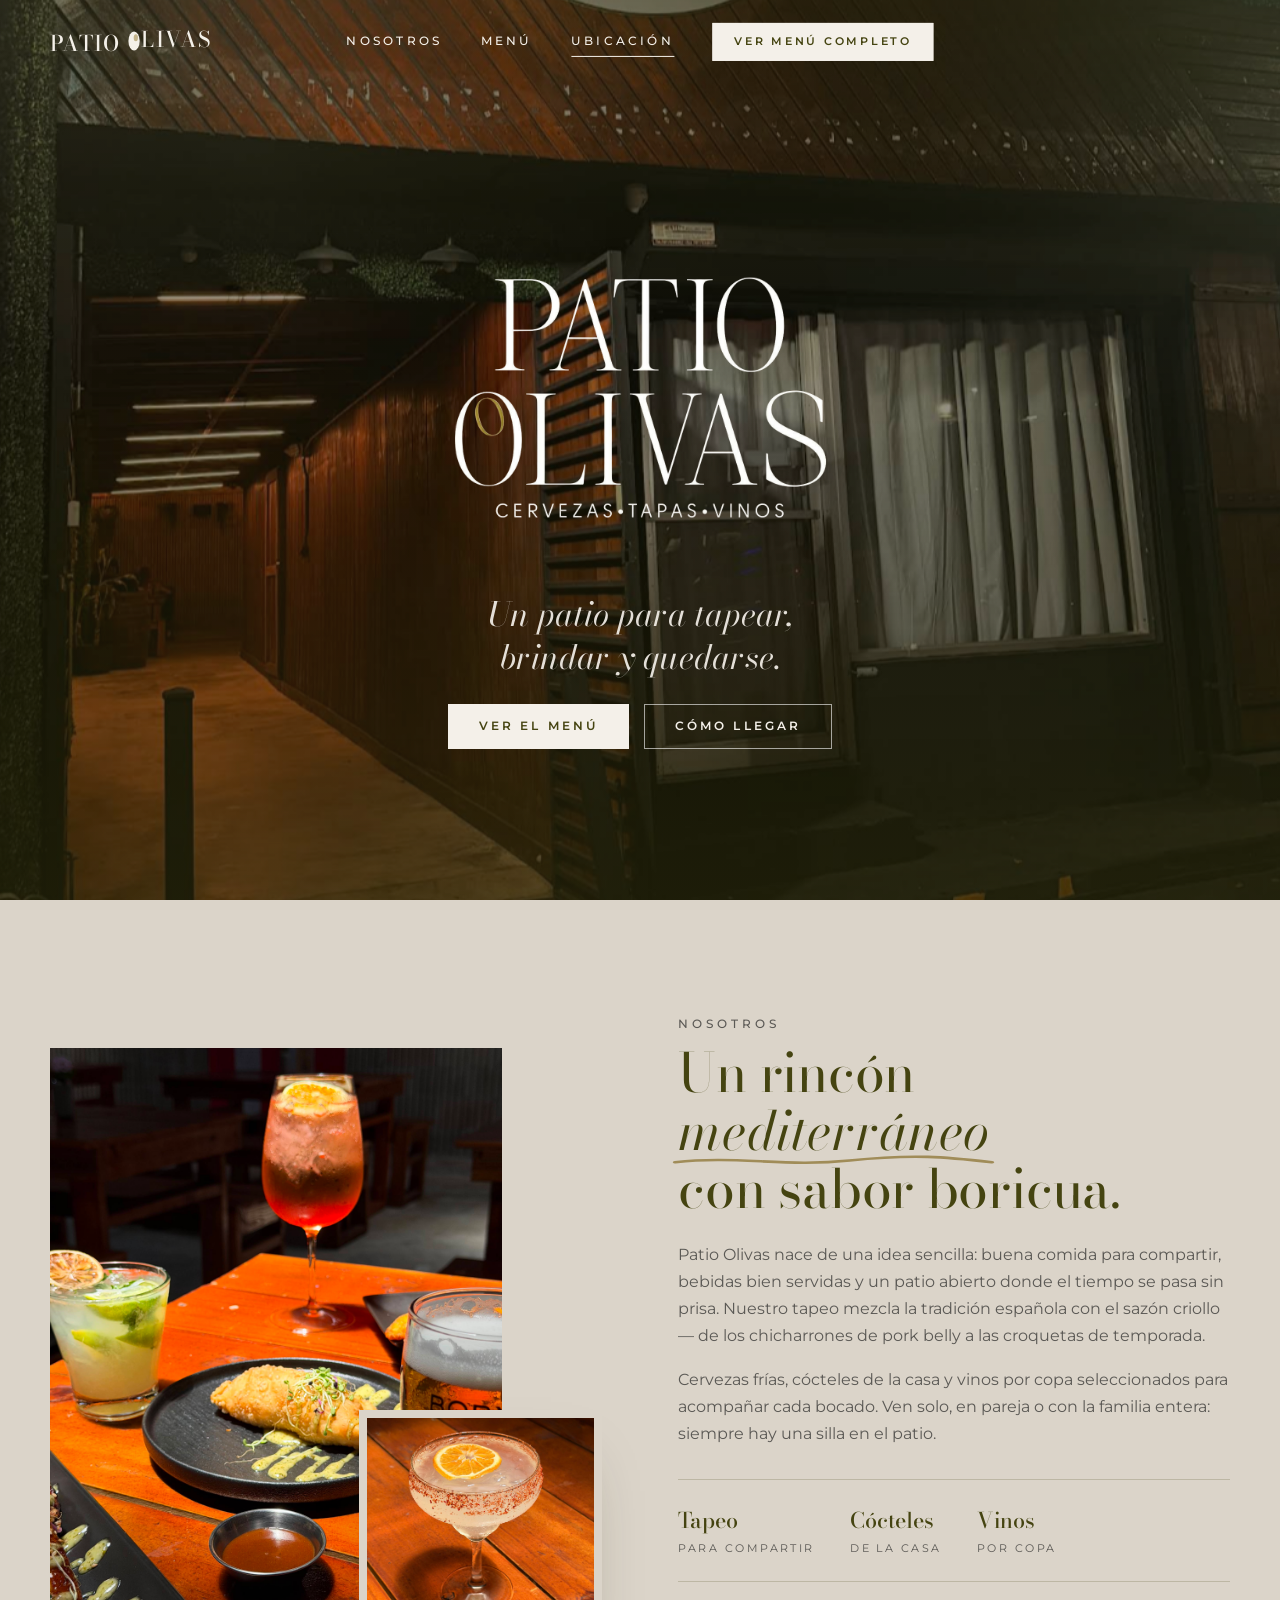
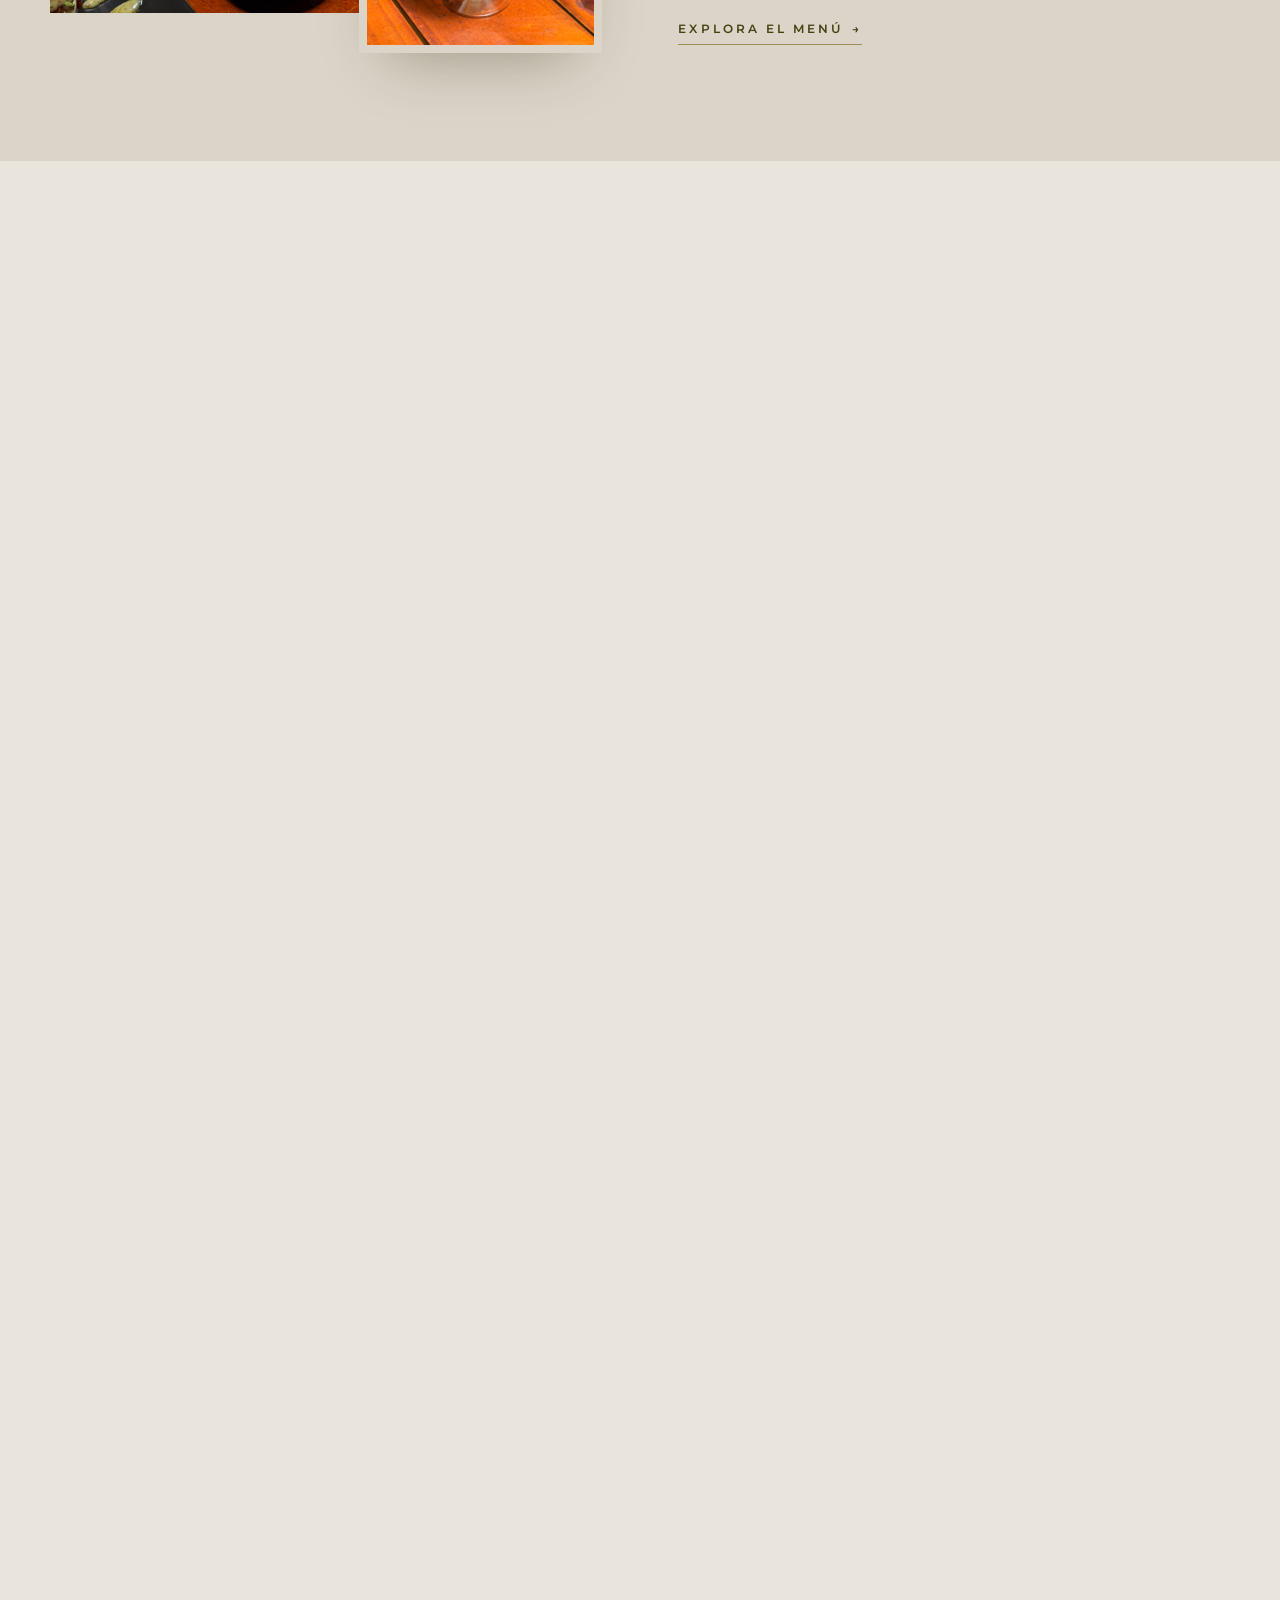
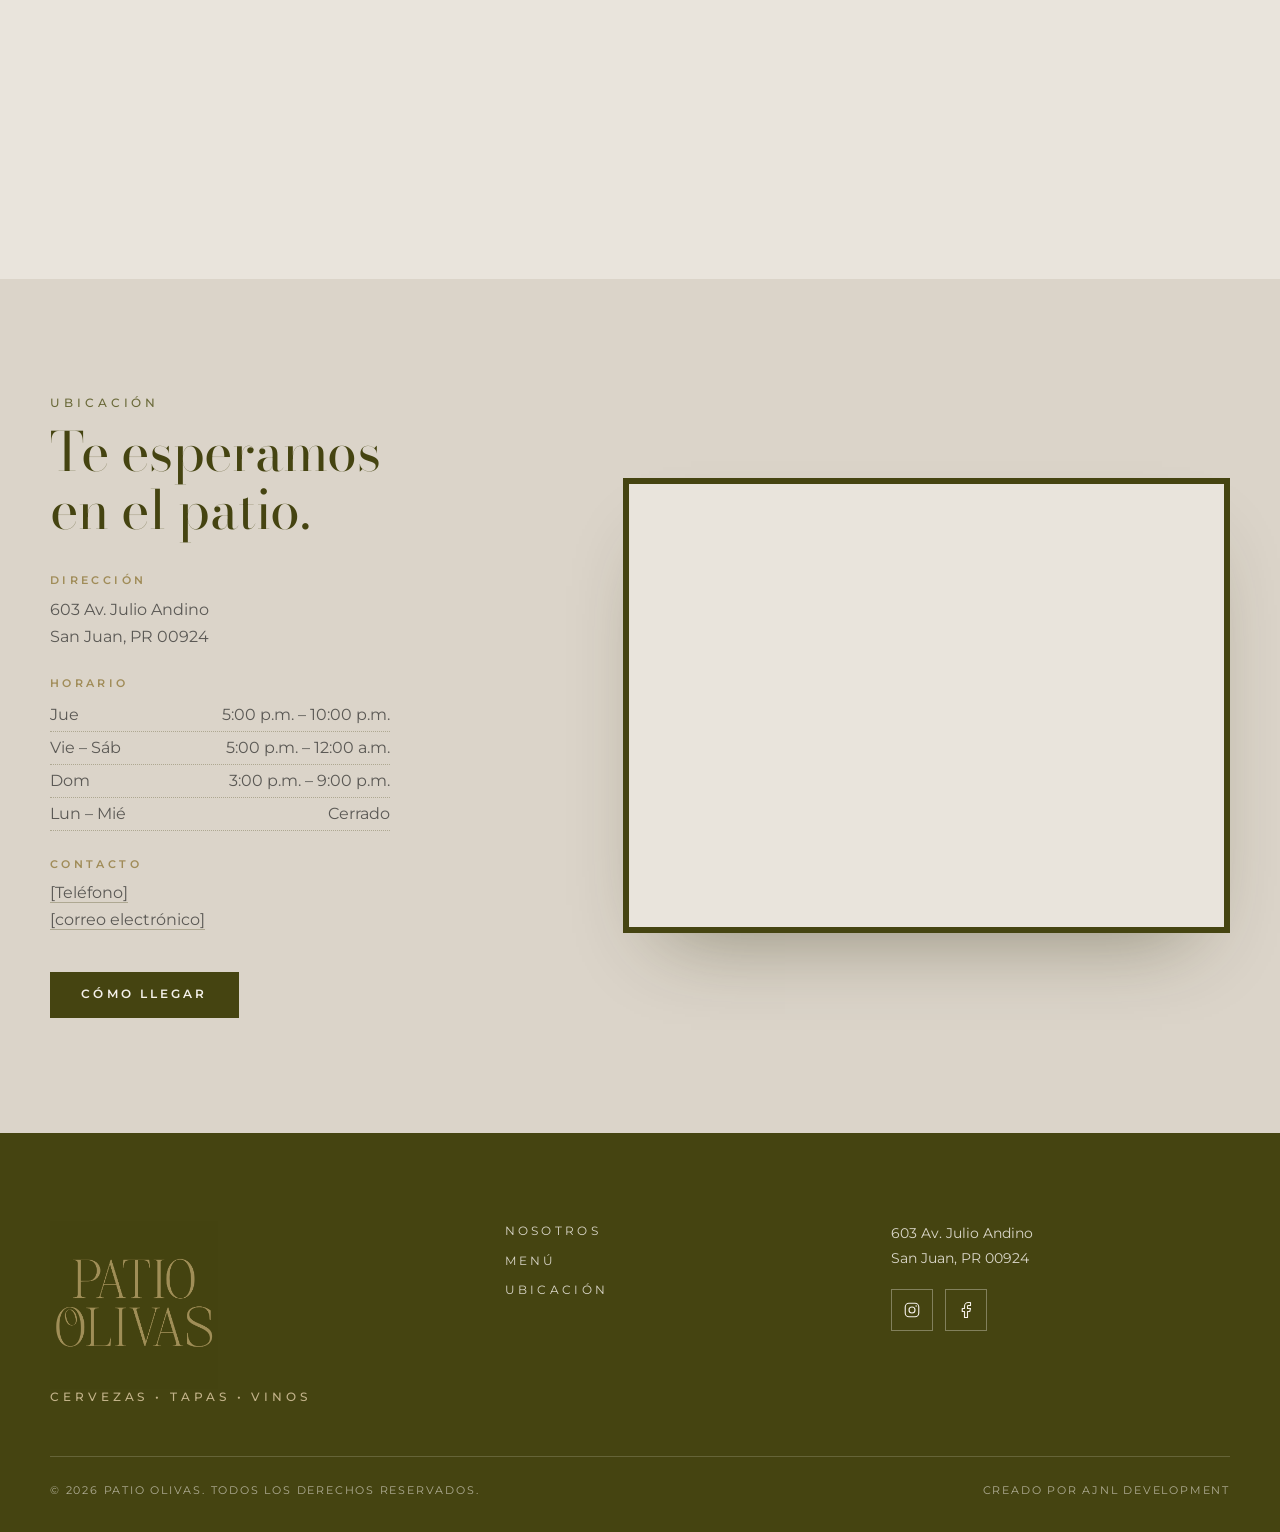
==== index.html @ d02b6923 "primer prototipo - added images - created home, menu pages with styles.css - added js file for Funct" ====
<!DOCTYPE html>
<html lang="es">
<head>
  <meta charset="UTF-8" />
  <meta name="viewport" content="width=device-width, initial-scale=1.0" />
  <title>Patio Olivas — Cervezas · Tapas · Vinos | San Juan, PR</title>
  <meta name="description" content="Patio Olivas: un patio de cervezas, tapas y vinos en el corazón de San Juan, Puerto Rico. Tapeo criollo, cócteles de la casa y buena compañía." />
  <meta property="og:title" content="Patio Olivas — Cervezas · Tapas · Vinos" />
  <meta property="og:description" content="Tapeo criollo, cócteles de la casa y vinos por copa en San Juan, PR." />
  <meta property="og:type" content="website" />
  <link rel="icon" href="assets/favicon.svg" type="image/svg+xml" />

  <link rel="preconnect" href="https://fonts.googleapis.com" />
  <link rel="preconnect" href="https://fonts.gstatic.com" crossorigin />
  <link href="https://fonts.googleapis.com/css2?family=Bodoni+Moda:ital,opsz,wght@0,6..96,400;0,6..96,500;0,6..96,600;1,6..96,400&family=Montserrat:wght@300;400;500;600&display=swap" rel="stylesheet" />
  <link rel="stylesheet" href="css/styles.css" />
</head>
<body>

  <!-- ============ NAV ============ -->
  <header class="nav nav--hero-aware" id="nav">
    <div class="nav__inner">
      <a class="brand brand--inline" href="index.html" aria-label="Patio Olivas — inicio">
        <span class="brand__original" aria-hidden="true">
          <span>Patio</span>
          <span class="brand__word"><svg class="olive" viewBox="0 0 40 60" aria-hidden="true"><ellipse cx="20" cy="30" rx="16" ry="27"/><ellipse class="olive__pit" cx="25" cy="21" rx="6" ry="10"/></svg>livas</span>
        </span>
        <img class="brand__edited-logo" src="images/edited%20logo.png" alt="" aria-hidden="true" />
      </a>

      <nav class="nav__links" aria-label="Principal">
        <a href="#nosotros">Nosotros</a>
        <a href="#menu">Menú</a>
        <a href="#ubicacion">Ubicación</a>
        <a class="btn btn--small" href="menu.html">Ver menú completo</a>
      </nav>

      <button class="burger" id="burger" aria-label="Abrir menú" aria-expanded="false" aria-controls="overlay">
        <span></span><span></span><span></span>
      </button>
    </div>
  </header>

  <!-- Full-screen overlay menu (hamburger) -->
  <div class="overlay" id="overlay" aria-hidden="true">
    <button class="overlay__close" id="overlayClose" aria-label="Cerrar menú">&times;</button>
    <div class="overlay__inner">
      <a class="logo logo--overlay" href="index.html">
        <img src="images/Patio Olivas - 4.PNG" alt="Patio Olivas" />
      </a>
      <p class="overlay__rotator eyebrow">
        <span class="rotator" data-words="cervezas,tapas,vinos,cócteles,amigos">cervezas</span>
      </p>
      <nav class="overlay__links" aria-label="Menú móvil">
        <a href="#inicio">Inicio</a>
        <a href="#nosotros">Nosotros</a>
        <a href="#menu">Menú</a>
        <a href="#ubicacion">Ubicación</a>
        <a href="menu.html">Menú completo <span aria-hidden="true">→</span></a>
      </nav>
      <div class="overlay__meta">
        <span>603 Av. Julio Andino, San Juan, PR 00924</span>
        <span>[Teléfono]</span>
      </div>
    </div>
  </div>

  <main>

    <!-- ============ HERO ============ -->
    <section class="hero" id="inicio">
      <div class="hero__bg">
        <img src="images/po_entrance.png" alt="Entrada de Patio Olivas de noche" />
      </div>
      <div class="hero__shade"></div>

      <div class="hero__content">
        <a class="logo logo--hero" href="index.html">
          <img src="images/Diseño sin título (2).png" alt="Patio Olivas — Cervezas, Tapas, Vinos" />
        </a>
        <h1 class="hero__title">Un patio para tapear,<br/>brindar y quedarse.</h1>
        <div class="hero__actions">
          <a class="btn btn--light" href="menu.html">Ver el menú</a>
          <a class="btn btn--ghost" href="#ubicacion">Cómo llegar</a>
        </div>
      </div>

    </section>

    <!-- ============ ABOUT ============ -->
    <section class="section about" id="nosotros">
      <div class="container about__grid">
        <div class="about__media reveal">
          <img class="photo photo--tall" src="images/po_table.png" alt="Tapas y bebidas sobre la mesa" />
          <img class="photo photo--small about__media-accent" src="images/po_drink.png" alt="Cóctel de la casa" />
        </div>

        <div class="about__copy reveal reveal--delay">
          <p class="eyebrow">Nosotros</p>
          <h2 class="h2">
            Un rincón <span class="scribble">mediterráneo</span><br/>con sabor boricua.
          </h2>
          <p>
            Patio Olivas nace de una idea sencilla: buena comida para compartir, bebidas bien servidas y un
            patio abierto donde el tiempo se pasa sin prisa. Nuestro tapeo mezcla la tradición española con
            el sazón criollo — de los chicharrones de pork belly a las croquetas de temporada.
          </p>
          <p>
            Cervezas frías, cócteles de la casa y vinos por copa seleccionados para acompañar cada bocado.
            Ven solo, en pareja o con la familia entera: siempre hay una silla en el patio.
          </p>
          <ul class="about__facts">
            <li><strong>Tapeo</strong><span>para compartir</span></li>
            <li><strong>Cócteles</strong><span>de la casa</span></li>
            <li><strong>Vinos</strong><span>por copa</span></li>
          </ul>
          <a class="link-arrow" href="#menu">Explora el menú <span aria-hidden="true">→</span></a>
        </div>
      </div>
    </section>

    <!-- ============ MENU PREVIEW ============ -->
    <section class="section menu-preview" id="menu">
      <div class="container">
        <div class="section-head reveal">
          <p class="eyebrow">El menú</p>
          <h2 class="h2">Favoritos del patio</h2>
          <p class="lead">Una probadita de lo que servimos. El menú completo incluye tapeo, sides, cócteles, cervezas, vinos y bebidas.</p>
        </div>

        <div class="menu-cards">
          <!-- Card: Tapeo -->
          <article class="card card--olive reveal">
            <span class="card__watermark" aria-hidden="true">Tapeo</span>
            <h3 class="card__title">Tapeo</h3>
            <ul class="items">
              <li class="item">
                <div class="item__row"><span class="item__name">Sliders</span><span class="item__price">15</span></div>
                <p class="item__desc">Carne de res magra en pan brioche, mermelada artesanal de bacon y cebolla, queso suizo y aioli de ajo confitado.</p>
              </li>
              <li class="item">
                <div class="item__row"><span class="item__name">Chicharrón de Pork Belly</span><span class="item__price">13</span></div>
                <p class="item__desc">Pork belly crujiente con cebollas encurtidas y chimichurri ahumado.</p>
              </li>
              <li class="item">
                <div class="item__row"><span class="item__name">Croquetas de Temporada</span><span class="item__price">12</span></div>
                <p class="item__desc">Consulta la variedad disponible. (4)</p>
              </li>
              <li class="item">
                <div class="item__row"><span class="item__name">Chicharrones de Mero</span><span class="item__price">14</span></div>
                <p class="item__desc">Mero en tempura criolla, aioli de cilantro y pimiento morrón.</p>
              </li>
            </ul>
          </article>

          <!-- Card: Cócteles -->
          <article class="card card--beige reveal reveal--delay">
            <span class="card__watermark" aria-hidden="true">Cócteles</span>
            <h3 class="card__title">Cócteles</h3>
            <ul class="items">
              <li class="item">
                <div class="item__row"><span class="item__name">El Patio</span><span class="item__price">9</span></div>
                <p class="item__desc">Vodka · Jengibre · Limón · Ginger Beer</p>
              </li>
              <li class="item">
                <div class="item__row"><span class="item__name">Lavanda Mule</span><span class="item__price">11</span></div>
                <p class="item__desc">Vodka · Jengibre · Limón · Ginger Beer · Lavanda</p>
              </li>
              <li class="item">
                <div class="item__row"><span class="item__name">Espresso Martini</span><span class="item__price">12</span></div>
                <p class="item__desc">Vodka · Espresso · Licor de café</p>
              </li>
              <li class="item">
                <div class="item__row"><span class="item__name">Aperol Spritz</span><span class="item__price">12</span></div>
                <p class="item__desc">Aperol · Prosecco · Soda</p>
              </li>
            </ul>
          </article>

          <img class="menu-cards__media photo photo--wide reveal reveal--delay2" src="images/po_table2.png" alt="Mesa de tapas y cócteles" />
        </div>

        <div class="menu-preview__cta reveal">
          <a class="btn" href="menu.html">Ver el menú completo</a>
          <p class="note">Pregunta por la variedad de cervezas artesanales disponibles.</p>
        </div>
      </div>
    </section>

    <!-- ============ LOCATION ============ -->
    <section class="section location" id="ubicacion">
      <div class="container location__grid">
        <div class="location__info reveal">
          <p class="eyebrow">Ubicación</p>
          <h2 class="h2">Te esperamos<br/>en el patio.</h2>

          <dl class="location__details">
            <div>
              <dt>Dirección</dt>
              <dd>603 Av. Julio Andino<br/>San Juan, PR 00924</dd>
            </div>
            <div>
              <dt>Horario</dt>
              <dd>
                <span class="hours-row"><span>Jue</span><span>5:00 p.m. – 10:00 p.m.</span></span>
                <span class="hours-row"><span>Vie – Sáb</span><span>5:00 p.m. – 12:00 a.m.</span></span>
                <span class="hours-row"><span>Dom</span><span>3:00 p.m. – 9:00 p.m.</span></span>
                <span class="hours-row"><span>Lun – Mié</span><span>Cerrado</span></span>
              </dd>
            </div>
            <div>
              <dt>Contacto</dt>
              <dd>
                <a href="tel:+1787000000">[Teléfono]</a><br/>
                <a href="mailto:hola@patioolivas.com">[correo electrónico]</a>
              </dd>
            </div>
          </dl>

          <div class="location__actions">
            <a class="btn" target="_blank" rel="noopener" href="https://www.google.com/maps/dir/?api=1&destination=Patio+Olivas,+San+Juan">Cómo llegar</a>
          </div>
        </div>

        <div class="location__map reveal reveal--delay">
          <iframe
            title="Mapa — Patio Olivas, 603 Av. Julio Andino, San Juan"
            src="https://maps.google.com/maps?q=Patio+Olivas,+San+Juan&ll=18.4047683,-66.0274871&z=16&output=embed"
            loading="lazy"
            referrerpolicy="no-referrer-when-downgrade"
            allowfullscreen></iframe>
        </div>
      </div>
    </section>

  </main>

  <!-- ============ FOOTER ============ -->
  <footer class="footer">
    <div class="container footer__grid">
      <div class="footer__brand">
        <a class="logo logo--footer" href="index.html">
          <img src="images/Patio Olivas - 4.PNG" alt="Patio Olivas" />
        </a>
        <p class="eyebrow">Cervezas • Tapas • Vinos</p>
      </div>

      <nav class="footer__links" aria-label="Pie de página">
        <a href="#nosotros">Nosotros</a>
        <a href="menu.html">Menú</a>
        <a href="#ubicacion">Ubicación</a>
      </nav>

      <div class="footer__contact">
        <p>603 Av. Julio Andino<br/>San Juan, PR 00924</p>
        <div class="socials">
          <a href="https://www.instagram.com/patiolivaspr/" target="_blank" rel="noopener" aria-label="Instagram">
            <svg viewBox="0 0 24 24" aria-hidden="true"><rect x="3" y="3" width="18" height="18" rx="5"/><circle cx="12" cy="12" r="4"/><circle cx="17.5" cy="6.5" r="1" fill="currentColor" stroke="none"/></svg>
          </a>
          <a href="https://www.facebook.com/profile.php?id=61593575381601" target="_blank" rel="noopener" aria-label="Facebook">
            <svg viewBox="0 0 24 24" aria-hidden="true"><path d="M18 2h-3a5 5 0 0 0-5 5v3H7v4h3v8h4v-8h3l1-4h-4V7a1 1 0 0 1 1-1h3z"/></svg>
          </a>
        </div>
      </div>
    </div>
    <div class="container footer__bottom">
      <span>&copy; <span id="year"></span> Patio Olivas. Todos los derechos reservados.</span>
      <span>Creado por AJNL Development</span>
    </div>
  </footer>

  <script src="js/main.js" defer></script>
</body>
</html>
---- css/styles.css ----
/* ==========================================================================
   Patio Olivas — styles
   Brand palette taken from the printed menu: warm beige background,
   dark olive ink, golden-olive accent. Display type is a Didone serif
   (Bodoni Moda), body is a geometric sans (Montserrat) with wide tracking.
   ========================================================================== */

:root {
  --beige: #dbd4c9;
  --beige-light: #e9e4dc;
  --cream: #f4f0e9;
  --olive: #454411;
  --olive-deep: #2d2c0c;
  --olive-soft: #6b6a3a;
  --gold: #a08c58;
  --gold-light: #c3b38a;
  --ink: #2a2927;
  --ink-soft: #5b5955;
  --white: #ffffff;

  --font-serif: "Bodoni Moda", "Didot", "Playfair Display", Georgia, serif;
  --font-sans: "Montserrat", "Avenir Next", "Helvetica Neue", Arial, sans-serif;

  --container: 1180px;
  --nav-h: 84px;
  --radius: 0px; /* square corners throughout, like the reference */
  --ease: cubic-bezier(0.22, 1, 0.36, 1);
}

/* ---------- Reset ---------- */
*, *::before, *::after { box-sizing: border-box; }
html { scroll-behavior: smooth; -webkit-text-size-adjust: 100%; }
body {
  margin: 0;
  font-family: var(--font-sans);
  font-weight: 400;
  font-size: 16px;
  line-height: 1.7;
  color: var(--ink);
  background: var(--beige);
  overflow-x: hidden;
}
img, svg { display: block; max-width: 100%; }
a { color: inherit; text-decoration: none; }
ul { list-style: none; margin: 0; padding: 0; }
h1, h2, h3, h4, p, dl, dd { margin: 0; }
button { font: inherit; color: inherit; background: none; border: 0; cursor: pointer; }
:focus-visible { outline: 2px solid var(--gold); outline-offset: 4px; }

/* ---------- Typography ---------- */
.eyebrow {
  font-family: var(--font-sans);
  font-size: 0.72rem;
  font-weight: 500;
  letter-spacing: 0.34em;
  text-transform: uppercase;
  color: var(--olive-soft);
}
.h2 {
  font-family: var(--font-serif);
  font-weight: 400;
  font-size: clamp(2.2rem, 4.2vw, 3.6rem);
  line-height: 1.08;
  letter-spacing: -0.005em;
  color: var(--olive);
  margin: 0.6rem 0 1.4rem;
}
.lead { font-size: 1.05rem; color: var(--ink-soft); max-width: 58ch; }
.note { font-size: 0.78rem; letter-spacing: 0.12em; text-transform: uppercase; color: var(--ink-soft); }

/* Hand-drawn scribble underline that draws itself in on reveal (Musa-style) */
.scribble {
  position: relative;
  white-space: nowrap;
  font-style: italic;
}
.scribble::after {
  content: "";
  position: absolute;
  left: -2%;
  right: -2%;
  bottom: 0.06em;
  height: 0.32em;
  background: url("data:image/svg+xml;utf8,<svg xmlns='http://www.w3.org/2000/svg' viewBox='0 0 200 20' preserveAspectRatio='none'><path d='M2 12 C 40 4, 70 18, 110 10 S 170 6, 198 12' fill='none' stroke='%23a08c58' stroke-width='3' stroke-linecap='round'/></svg>") no-repeat;
  background-size: 100% 100%;
  clip-path: inset(0 100% 0 0);
  transition: clip-path 1.1s var(--ease) 0.35s;
}
.reveal.is-visible .scribble::after { clip-path: inset(0 0 0 0); }

/* ---------- Layout helpers ---------- */
.container { width: min(var(--container), 100% - 2.5rem); margin-inline: auto; }
.section { padding: clamp(4.5rem, 9vw, 8rem) 0; }
.section-head { max-width: 680px; margin-bottom: clamp(2.5rem, 5vw, 4rem); }

/* ---------- Buttons (square, filled, tracked uppercase) ---------- */
.btn {
  display: inline-flex;
  align-items: center;
  justify-content: center;
  gap: 0.6rem;
  padding: 1rem 1.9rem;
  background: var(--olive);
  color: var(--cream);
  border: 1.5px solid var(--olive);
  font-size: 0.74rem;
  font-weight: 600;
  letter-spacing: 0.26em;
  text-transform: uppercase;
  line-height: 1;
  border-radius: var(--radius);
  transition: background 0.3s var(--ease), color 0.3s var(--ease), transform 0.3s var(--ease), border-color 0.3s var(--ease);
}
.btn:hover { background: var(--olive-deep); border-color: var(--olive-deep); transform: translateY(-2px); }
.btn--outline { background: transparent; color: var(--olive); }
.btn--outline:hover { background: var(--olive); color: var(--cream); }
.btn--light { background: var(--cream); color: var(--olive); border-color: var(--cream); }
.btn--light:hover { background: var(--white); border-color: var(--white); }
.btn--ghost { background: transparent; color: var(--cream); border-color: rgba(255,255,255,0.6); }
.btn--ghost:hover { background: rgba(255,255,255,0.12); border-color: var(--cream); }
.btn--small { padding: 0.8rem 1.3rem; font-size: 0.66rem; }

.link-arrow {
  display: inline-flex; gap: 0.5rem; align-items: center;
  font-size: 0.74rem; font-weight: 600; letter-spacing: 0.26em; text-transform: uppercase;
  color: var(--olive); border-bottom: 1.5px solid var(--gold); padding-bottom: 0.35rem;
}
.link-arrow span { transition: transform 0.3s var(--ease); }
.link-arrow:hover span { transform: translateX(5px); }

/* ---------- Brand / logo ---------- */
.brand {
  display: inline-flex;
  font-family: var(--font-serif);
  font-weight: 500;
  text-transform: uppercase;
  color: var(--olive);
  line-height: 0.95;
}
.brand__word { display: inline-flex; align-items: center; }
.brand .olive { height: 0.98em; width: auto; fill: currentColor; margin-right: 0.02em; transform: translateY(0.02em); }
.brand .olive__pit { fill: var(--gold); }
.brand--inline { gap: 0.32em; font-size: 1.35rem; letter-spacing: 0.06em; }
.brand--stacked { flex-direction: column; align-items: center; font-size: 2.6rem; letter-spacing: 0.1em; }
.brand--stacked > span { display: inline-flex; }
.brand--light { color: var(--cream); }
.brand--light .olive__pit { fill: var(--gold-light); }
.brand--hero { font-size: clamp(3.2rem, 9vw, 6.5rem); letter-spacing: 0.12em; color: var(--cream); }
.brand--hero .olive__pit { fill: var(--gold-light); }

/* Official raster logos */
.logo { display: block; line-height: 0; }
.logo img { display: block; width: 100%; height: auto; }
.logo--hero {
  width: min(400px, 78vw);
  filter: drop-shadow(0 10px 24px rgba(0,0,0,0.55));
}
.logo--overlay {
  width: min(168px, 46vw);
}
.logo--footer {
  width: 168px;
}
.logo--menu-hero {
  width: min(220px, 56vw);
  margin-inline: auto;
}

/* ---------- Image placeholders ---------- */
.ph {
  position: relative;
  background-color: var(--beige-light);
  background-image: repeating-linear-gradient(
    135deg,
    rgba(69, 68, 17, 0.06) 0 2px,
    transparent 2px 18px
  );
  border: 1px solid rgba(69, 68, 17, 0.18);
  overflow: hidden;
  min-height: 200px;
}
.ph::before {
  content: "";
  position: absolute; inset: 14px;
  border: 1px dashed rgba(69, 68, 17, 0.28);
  pointer-events: none;
}
.ph::after {
  content: attr(data-label);
  position: absolute;
  left: 50%; top: 50%;
  transform: translate(-50%, -50%);
  width: max-content; max-width: 80%;
  text-align: center;
  font-size: 0.68rem;
  font-weight: 500;
  letter-spacing: 0.2em;
  text-transform: uppercase;
  color: var(--olive-soft);
  background: rgba(244, 240, 233, 0.85);
  padding: 0.6rem 1rem;
  border: 1px solid rgba(69, 68, 17, 0.2);
}
.ph--dark {
  background-color: #3b3a18;
  background-image:
    radial-gradient(ellipse at 30% 20%, rgba(160,140,88,0.35), transparent 55%),
    radial-gradient(ellipse at 80% 90%, rgba(107,106,58,0.6), transparent 60%),
    repeating-linear-gradient(135deg, rgba(255,255,255,0.03) 0 2px, transparent 2px 18px);
  border: 0;
}
.ph--dark::before { border-color: rgba(255,255,255,0.14); }
.ph--dark::after { color: rgba(244,240,233,0.8); background: rgba(45,44,12,0.55); border-color: rgba(255,255,255,0.2); }
.ph--tall { aspect-ratio: 4 / 5; }
.ph--wide { aspect-ratio: 16 / 10; }
.ph--small { aspect-ratio: 1; min-height: 0; }

/* Real photos: fill their frame, crop from a sensible focal point */
.photo {
  display: block;
  width: 100%;
  object-fit: cover;
  background: var(--beige-light);
}
.photo--tall { aspect-ratio: 4 / 5; object-position: center 55%; }
.photo--wide { aspect-ratio: 16 / 9; object-position: center 62%; }
.photo--small { aspect-ratio: 1; object-position: center 42%; min-height: 0; }

/* ---------- Nav ---------- */
.nav {
  position: fixed;
  top: 0; left: 0; right: 0;
  z-index: 50;
  height: var(--nav-h);
  display: flex;
  align-items: center;
  color: var(--cream);
  transition: background 0.4s var(--ease), box-shadow 0.4s var(--ease), color 0.4s var(--ease), height 0.4s var(--ease);
}
.nav .brand { color: inherit; }
.nav .olive__pit { fill: var(--gold-light); }
.nav--hero-aware .brand--inline { visibility: hidden; }
.nav--hero-aware.is-scrolled .brand--inline { visibility: visible; }
.nav--hero-aware .brand__edited-logo {
  display: none;
  width: 58px;
  height: 58px;
  object-fit: contain;
}
.nav--hero-aware.is-scrolled .brand__original { display: none; }
.nav--hero-aware.is-scrolled .brand__edited-logo { display: block; }
.nav__inner {
  width: min(var(--container), 100% - 2.5rem);
  margin-inline: auto;
  display: flex;
  align-items: center;
  justify-content: space-between;
  gap: 2rem;
}
.nav__links { display: flex; align-items: center; gap: 2.4rem; }
.nav--hero-aware .nav__inner { position: relative; }
@media (min-width: 821px) {
  .nav--hero-aware .nav__links {
    position: absolute;
    top: 50%;
    left: 50%;
    transform: translate(-50%, -50%);
    transition: left 0.5s var(--ease), transform 0.5s var(--ease);
  }
  .nav--hero-aware.is-scrolled .nav__links {
    left: 100%;
    transform: translate(-100%, -50%);
  }
}
.nav__links a:not(.btn) {
  font-size: 0.72rem;
  font-weight: 500;
  letter-spacing: 0.28em;
  text-transform: uppercase;
  position: relative;
  padding: 0.3rem 0;
}
.nav__links a:not(.btn)::after {
  content: ""; position: absolute; left: 0; bottom: 0; height: 1px; width: 100%;
  background: currentColor; transform: scaleX(0); transform-origin: right;
  transition: transform 0.4s var(--ease);
}
.nav__links a:not(.btn):hover::after,
.nav__links a:not(.btn).is-active::after { transform: scaleX(1); transform-origin: left; }
.nav .btn--small { background: var(--cream); color: var(--olive); border-color: var(--cream); }
.nav .btn--small:hover { background: var(--white); }

/* Scrolled state: solid beige, olive text (transparent → solid, like the reference) */
.nav.is-scrolled,
.nav.nav--solid {
  background: rgba(219, 212, 201, 0.92);
  backdrop-filter: blur(10px);
  -webkit-backdrop-filter: blur(10px);
  color: var(--olive);
  box-shadow: 0 1px 0 rgba(69, 68, 17, 0.12);
  height: 70px;
}
.nav.is-scrolled .olive__pit,
.nav.nav--solid .olive__pit { fill: var(--gold); }
.nav.is-scrolled .btn--small,
.nav.nav--solid .btn--small { background: var(--olive); color: var(--cream); border-color: var(--olive); }
.nav.is-scrolled .btn--small:hover,
.nav.nav--solid .btn--small:hover { background: var(--olive-deep); }

/* Hamburger */
.burger {
  display: none;
  flex-direction: column;
  justify-content: center;
  gap: 6px;
  width: 44px; height: 44px;
  padding: 8px;
}
.burger span { display: block; height: 1.5px; width: 100%; background: currentColor; transition: transform 0.3s var(--ease), opacity 0.3s; }

/* ---------- Overlay (full-screen menu) ---------- */
.overlay {
  position: fixed; inset: 0; z-index: 100;
  background: var(--olive);
  color: var(--cream);
  transform: translateX(-100%);
  transition: transform 0.55s var(--ease), visibility 0s linear 0.55s;
  visibility: hidden;
  overflow-y: auto;
}
.overlay.is-open { transform: translateX(0); visibility: visible; transition: transform 0.55s var(--ease); }
.overlay__close {
  position: absolute; top: 1rem; right: 1.25rem;
  font-size: 2.6rem; line-height: 1; color: var(--gold-light);
  width: 48px; height: 48px;
}
.overlay__inner {
  min-height: 100%;
  display: flex; flex-direction: column; align-items: center;
  text-align: center; gap: 0.75rem;
  padding: 4.5rem 1.5rem 2rem;
}
.overlay__rotator { color: var(--gold-light); min-height: 1.4em; font-size: 0.8rem; }
.rotator { display: inline-block; transition: opacity 0.25s, transform 0.25s; }
.rotator.is-swapping { opacity: 0; transform: translateY(6px); }
.overlay__links {
  display: flex;
  flex-direction: column;
  align-items: center;
  justify-content: center;
  flex: 1;
  gap: 0.4rem;
  width: 100%;
}
.overlay__links a {
  font-family: var(--font-serif);
  font-size: clamp(2.2rem, 8vw, 3.5rem);
  font-weight: 400;
  text-transform: uppercase;
  letter-spacing: 0.06em;
  line-height: 1.15;
  white-space: nowrap;
  opacity: 0;
  transform: translateY(14px);
  transition: opacity 0.5s var(--ease), transform 0.5s var(--ease), color 0.3s;
}
.overlay__links a:hover { color: var(--gold-light); }
.overlay.is-open .overlay__links a { opacity: 1; transform: none; }
.overlay.is-open .overlay__links a:nth-child(1) { transition-delay: 0.25s; }
.overlay.is-open .overlay__links a:nth-child(2) { transition-delay: 0.32s; }
.overlay.is-open .overlay__links a:nth-child(3) { transition-delay: 0.39s; }
.overlay.is-open .overlay__links a:nth-child(4) { transition-delay: 0.46s; }
.overlay.is-open .overlay__links a:nth-child(5) { transition-delay: 0.53s; }
.overlay.is-open .overlay__links a:nth-child(6) { transition-delay: 0.60s; }
.overlay__meta { display: flex; flex-direction: column; gap: 0.2rem; font-size: 0.74rem; letter-spacing: 0.14em; text-transform: uppercase; color: rgba(244,240,233,0.65); margin-top: auto; padding-top: 1rem; }
body.menu-open { overflow: hidden; }

/* ---------- Hero ---------- */
.hero {
  position: relative;
  min-height: 100svh;
  display: grid;
  place-items: center;
  text-align: center;
  color: var(--cream);
  overflow: hidden;
  padding: calc(var(--nav-h) + 2rem) 1.25rem 5rem;
}
.hero__bg {
  position: absolute; inset: 0;
  min-height: 0;
  will-change: transform; /* parallax target */
}
.hero__bg img {
  width: 100%;
  height: 100%;
  object-fit: cover;
  object-position: center 68%;
}
.hero__shade {
  position: absolute; inset: 0;
  background:
    linear-gradient(180deg, rgba(45,44,12,0.50) 0%, rgba(45,44,12,0.22) 38%, rgba(45,44,12,0.62) 100%);
  pointer-events: none;
}
.hero__content { position: relative; z-index: 2; display: flex; flex-direction: column; align-items: center; gap: 0.4rem; }
.hero__tagline { color: var(--gold-light); font-size: 0.8rem; letter-spacing: 0.42em; }
.hero__tagline .dot { margin: 0 0.3em; opacity: 0.7; }
.hero__title {
  font-family: var(--font-serif);
  font-weight: 400;
  font-style: italic;
  font-size: clamp(1.45rem, 2.6vw, 2.1rem);
  line-height: 1.3;
  max-width: 24ch;
  color: rgba(244,240,233,0.92);
}
.hero__actions { display: flex; flex-wrap: wrap; gap: 0.9rem; justify-content: center; margin-top: 1.1rem; }

/* Hero entrance */
.hero__content > * { opacity: 0; transform: translateY(18px); animation: rise 1s var(--ease) forwards; }
.hero__content > :nth-child(1) { animation-delay: 0.2s; }
.hero__content > :nth-child(2) { animation-delay: 0.4s; }
.hero__content > :nth-child(3) { animation-delay: 0.55s; }
.hero__content > :nth-child(4) { animation-delay: 0.7s; }
@keyframes rise { to { opacity: 1; transform: none; } }

/* ---------- About ---------- */
.about__grid {
  display: grid;
  grid-template-columns: 1fr 1fr;
  gap: clamp(2.5rem, 6vw, 6rem);
  align-items: center;
}
.about__media { position: relative; padding-right: 18%; }
.about__media-accent {
  position: absolute; right: 0; bottom: -2.5rem;
  width: 44%;
  border: 8px solid var(--beige);
  box-shadow: 0 30px 60px -30px rgba(45,44,12,0.4);
}
.about__copy p + p { margin-top: 1rem; }
.about__copy p { color: var(--ink-soft); }
.about__facts {
  display: flex; gap: 2.2rem; flex-wrap: wrap;
  margin: 2rem 0;
  padding: 1.4rem 0;
  border-top: 1px solid rgba(69,68,17,0.2);
  border-bottom: 1px solid rgba(69,68,17,0.2);
}
.about__facts li { display: flex; flex-direction: column; }
.about__facts strong { font-family: var(--font-serif); font-weight: 500; font-size: 1.35rem; color: var(--olive); }
.about__facts span { font-size: 0.7rem; letter-spacing: 0.22em; text-transform: uppercase; color: var(--ink-soft); }

/* ---------- Menu preview & cards ---------- */
.menu-preview { background: var(--beige-light); }
.menu-cards {
  display: grid;
  grid-template-columns: repeat(2, 1fr);
  gap: 1.75rem;
  align-items: stretch;
}
.menu-cards__media {
  grid-column: 1 / -1;
  width: 100%;
  aspect-ratio: 16 / 9;
  max-height: 480px;
  object-fit: cover;
  object-position: center 62%;
}

/* Card: flat color block with a thick border — the reference's signature treatment */
.card {
  position: relative;
  padding: clamp(1.8rem, 4vw, 3rem);
  border: 6px solid var(--cream);
  overflow: hidden;
  isolation: isolate;
}
.card--olive { background: var(--olive); color: var(--cream); }
.card--beige { background: var(--beige); color: var(--ink); border-color: var(--olive); }
.card--cream { background: var(--cream); color: var(--ink); border-color: var(--gold); }
.card__watermark {
  position: absolute; z-index: -1;
  top: -0.35em; left: -0.05em;
  font-family: var(--font-serif);
  font-style: italic;
  font-size: clamp(6rem, 14vw, 11rem);
  line-height: 1;
  opacity: 0.07;
  pointer-events: none;
  user-select: none;
  white-space: nowrap;
}
.card--olive .card__watermark { color: var(--cream); opacity: 0.08; }
.card__title {
  font-family: var(--font-serif);
  font-weight: 400;
  font-size: clamp(2rem, 3.4vw, 2.8rem);
  line-height: 1;
  margin-bottom: 1.6rem;
  position: relative;
  display: inline-block;
}
.card__title::after {
  content: ""; display: block; width: 56px; height: 1px; background: currentColor; opacity: 0.5; margin-top: 0.9rem;
}
.card__sub {
  font-size: 0.72rem; font-weight: 600; letter-spacing: 0.3em; text-transform: uppercase;
  opacity: 0.8; margin: 2rem 0 0.6rem;
}
.card__note { font-size: 0.7rem; letter-spacing: 0.14em; text-transform: uppercase; opacity: 0.75; margin-top: 1.6rem; line-height: 1.6; }

/* Items: dotted rule separators, small unprefixed price to the right */
.items { display: flex; flex-direction: column; }
.item { padding: 1.05rem 0; border-bottom: 2px dotted currentColor; }
.item:last-child { border-bottom: 0; padding-bottom: 0; }
.items .item { border-bottom-color: color-mix(in srgb, currentColor 35%, transparent); }
.item__row { display: flex; align-items: baseline; justify-content: space-between; gap: 1rem; }
.item__name {
  font-size: 0.86rem; font-weight: 600; letter-spacing: 0.2em; text-transform: uppercase;
  line-height: 1.4;
}
.item__price { font-family: var(--font-serif); font-size: 1.15rem; font-weight: 500; white-space: nowrap; }
.item__price::before { content: "$"; font-size: 0.7em; opacity: 0.7; margin-right: 1px; vertical-align: 0.15em; }
.item__desc { font-size: 0.9rem; line-height: 1.6; opacity: 0.82; margin-top: 0.3rem; font-weight: 300; }
.item__desc strong { font-weight: 500; }

/* compact items (sides, beers, sodas) */
.items--compact .item { padding: 0.65rem 0; }
.items--grid { display: grid; grid-template-columns: repeat(2, 1fr); column-gap: 2.5rem; }
.items--grid .item:nth-last-child(2):nth-child(odd) { border-bottom: 0; }

.menu-preview__cta { text-align: center; margin-top: clamp(2.5rem, 5vw, 4rem); display: flex; flex-direction: column; align-items: center; gap: 1.2rem; }

/* ---------- Location ---------- */
.location__grid {
  display: grid;
  grid-template-columns: 0.9fr 1.1fr;
  gap: clamp(2.5rem, 6vw, 6rem);
  align-items: center;
}
.location__details { display: flex; flex-direction: column; gap: 1.5rem; margin: 2rem 0 2.4rem; }
.location__details dt { font-size: 0.7rem; font-weight: 600; letter-spacing: 0.3em; text-transform: uppercase; color: var(--gold); margin-bottom: 0.35rem; }
.location__details dd { color: var(--ink-soft); }
.location__details dd a { border-bottom: 1px solid rgba(69,68,17,0.3); transition: color 0.3s; }
.location__details dd a:hover { color: var(--olive); }
.hours-row { display: flex; justify-content: space-between; gap: 2rem; max-width: 340px; border-bottom: 1px dotted rgba(69,68,17,0.3); padding: 0.15rem 0; }
.location__actions { display: flex; flex-wrap: wrap; gap: 0.9rem; }
.location__map {
  position: relative;
  aspect-ratio: 4 / 3;
  border: 6px solid var(--olive);
  background: var(--beige-light);
  box-shadow: 0 40px 80px -40px rgba(45,44,12,0.45);
}
.location__map iframe {
  position: absolute; inset: 0; width: 100%; height: 100%; border: 0;
  filter: saturate(0.6) contrast(1.05) sepia(0.15);
}

/* ---------- Footer ---------- */
.footer { background: var(--olive); color: var(--cream); padding: clamp(3.5rem, 7vw, 5.5rem) 0 2rem; }
.footer__grid {
  display: grid;
  grid-template-columns: 1.2fr 1fr 1fr;
  gap: 3rem;
  align-items: start;
  padding-bottom: 3rem;
  border-bottom: 1px solid rgba(244,240,233,0.18);
}
.footer__brand { display: flex; flex-direction: column; gap: 0.35rem; align-items: flex-start; }
.footer__brand .brand--stacked { align-items: flex-start; font-size: 2.2rem; }
.footer__brand .eyebrow { color: var(--gold-light); margin-top: -0.4rem; }
.footer__links { display: flex; flex-direction: column; gap: 0.6rem; }
.footer__links a { font-size: 0.74rem; letter-spacing: 0.28em; text-transform: uppercase; opacity: 0.85; transition: opacity 0.3s, color 0.3s; }
.footer__links a:hover { opacity: 1; color: var(--gold-light); }
.footer__contact p { font-size: 0.9rem; opacity: 0.85; }
.socials { display: flex; gap: 0.75rem; margin-top: 1.2rem; }
.socials a {
  width: 42px; height: 42px; display: grid; place-items: center;
  border: 1px solid rgba(244,240,233,0.35);
  transition: background 0.3s, border-color 0.3s;
}
.socials a:hover { background: rgba(244,240,233,0.1); border-color: var(--gold-light); }
.socials svg { width: 18px; height: 18px; fill: none; stroke: currentColor; stroke-width: 1.5; stroke-linecap: round; stroke-linejoin: round; }
.footer__bottom {
  display: flex; justify-content: space-between; flex-wrap: wrap; gap: 0.5rem;
  padding-top: 1.5rem;
  font-size: 0.7rem; letter-spacing: 0.16em; text-transform: uppercase; opacity: 0.6;
}

/* ---------- Scroll reveal ---------- */
.reveal { opacity: 0; transform: translateY(28px); transition: opacity 0.9s var(--ease), transform 0.9s var(--ease); }
.reveal--delay { transition-delay: 0.15s; }
.reveal--delay2 { transition-delay: 0.3s; }
.reveal.is-visible { opacity: 1; transform: none; }

/* ==========================================================================
   MENU PAGE
   ========================================================================== */
.menu-hero {
  position: relative;
  padding: calc(var(--nav-h) + 4rem) 1.25rem 3.5rem;
  text-align: center;
  background: var(--olive);
  color: var(--cream);
  overflow: hidden;
}
.menu-hero .eyebrow { color: var(--gold-light); }
.menu-hero .h2 { color: var(--cream); margin: 0.2rem 0 0.8rem; }
.menu-hero .lead { color: rgba(244,240,233,0.75); margin-inline: auto; }
.menu-hero__bg {
  position: absolute; inset: 0; opacity: 0.22; min-height: 0; border: 0;
  background-color: transparent;
}
.menu-hero__bg::after, .menu-hero__bg::before { display: none; }
.menu-hero > * { position: relative; }

/* Sticky category sub-nav with scroll-spy */
.subnav {
  position: sticky; top: 70px; z-index: 40;
  background: rgba(219,212,201,0.94);
  backdrop-filter: blur(10px);
  -webkit-backdrop-filter: blur(10px);
  border-bottom: 1px solid rgba(69,68,17,0.15);
}
.subnav__inner {
  display: flex; justify-content: center; gap: 0.25rem;
  overflow-x: auto; scrollbar-width: none;
  padding: 0.25rem 0;
}
.subnav__inner::-webkit-scrollbar { display: none; }
.subnav a {
  flex: 0 0 auto;
  padding: 0.9rem 1.1rem;
  font-size: 0.7rem; font-weight: 600; letter-spacing: 0.26em; text-transform: uppercase;
  color: var(--ink-soft);
  border-bottom: 2px solid transparent;
  transition: color 0.3s, border-color 0.3s;
}
.subnav a:hover, .subnav a.is-active { color: var(--olive); border-color: var(--olive); }

.menu-page { padding: clamp(3rem, 6vw, 5rem) 0 clamp(4rem, 8vw, 7rem); }
.menu-page .card { max-width: 880px; margin: 0 auto 2.5rem; scroll-margin-top: 140px; }
.menu-page .card:last-child { margin-bottom: 0; }

.legend {
  max-width: 880px; margin: 2.5rem auto 0;
  display: flex; flex-wrap: wrap; gap: 1rem 2rem; justify-content: center; align-items: center;
  padding: 1.1rem 1.5rem;
  border: 1.5px solid var(--olive);
  font-size: 0.7rem; letter-spacing: 0.16em; text-transform: uppercase; color: var(--olive);
  text-align: center;
}

.menu-page__back { text-align: center; margin-top: 3.5rem; }

/* Floating back-to-top */
.to-top {
  position: fixed; right: 1.25rem; bottom: 1.25rem; z-index: 45;
  width: 46px; height: 46px; display: grid; place-items: center;
  background: var(--olive); color: var(--cream); border: 1.5px solid var(--olive);
  opacity: 0; transform: translateY(10px); pointer-events: none;
  transition: opacity 0.3s, transform 0.3s, background 0.3s;
}
.to-top.is-visible { opacity: 1; transform: none; pointer-events: auto; }
.to-top:hover { background: var(--olive-deep); }
.to-top svg { width: 16px; height: 16px; fill: none; stroke: currentColor; stroke-width: 1.5; }

/* ==========================================================================
   Responsive
   ========================================================================== */
@media (max-width: 960px) {
  .about__grid, .location__grid { grid-template-columns: 1fr; }
  .about__media { padding-right: 0; margin-bottom: 3rem; }
  .about__media .photo--tall { aspect-ratio: 16 / 10; }
  .about__media-accent { bottom: -2rem; width: 34%; }
  .footer__grid { grid-template-columns: 1fr 1fr; }
  .footer__brand { grid-column: 1 / -1; }
}

@media (max-width: 820px) {
  :root { --nav-h: 72px; }
  .nav__links { display: none; }
  .burger { display: flex; }
  .menu-cards { grid-template-columns: 1fr; }
  .menu-cards__media { min-height: 220px; }
  .hero__bg img { object-position: center 32%; }
  .subnav { top: 70px; }
  .items--grid { grid-template-columns: 1fr; }
  .items--grid .item:nth-last-child(2):nth-child(odd) { border-bottom: 2px dotted color-mix(in srgb, currentColor 35%, transparent); }
}

@media (max-width: 620px) {
  .subnav__inner { justify-content: flex-start; }
}

@media (max-width: 560px) {
  .footer__grid { grid-template-columns: 1fr; }
  .hero__actions .btn { width: 100%; }
  .location__actions .btn { width: 100%; }
  .card { border-width: 4px; }
}

@media (prefers-reduced-motion: reduce) {
  html { scroll-behavior: auto; }
  *, *::before, *::after { animation-duration: 0.001ms !important; animation-iteration-count: 1 !important; transition-duration: 0.001ms !important; }
  .reveal { opacity: 1; transform: none; }
  .hero__content > * { opacity: 1; transform: none; }
}
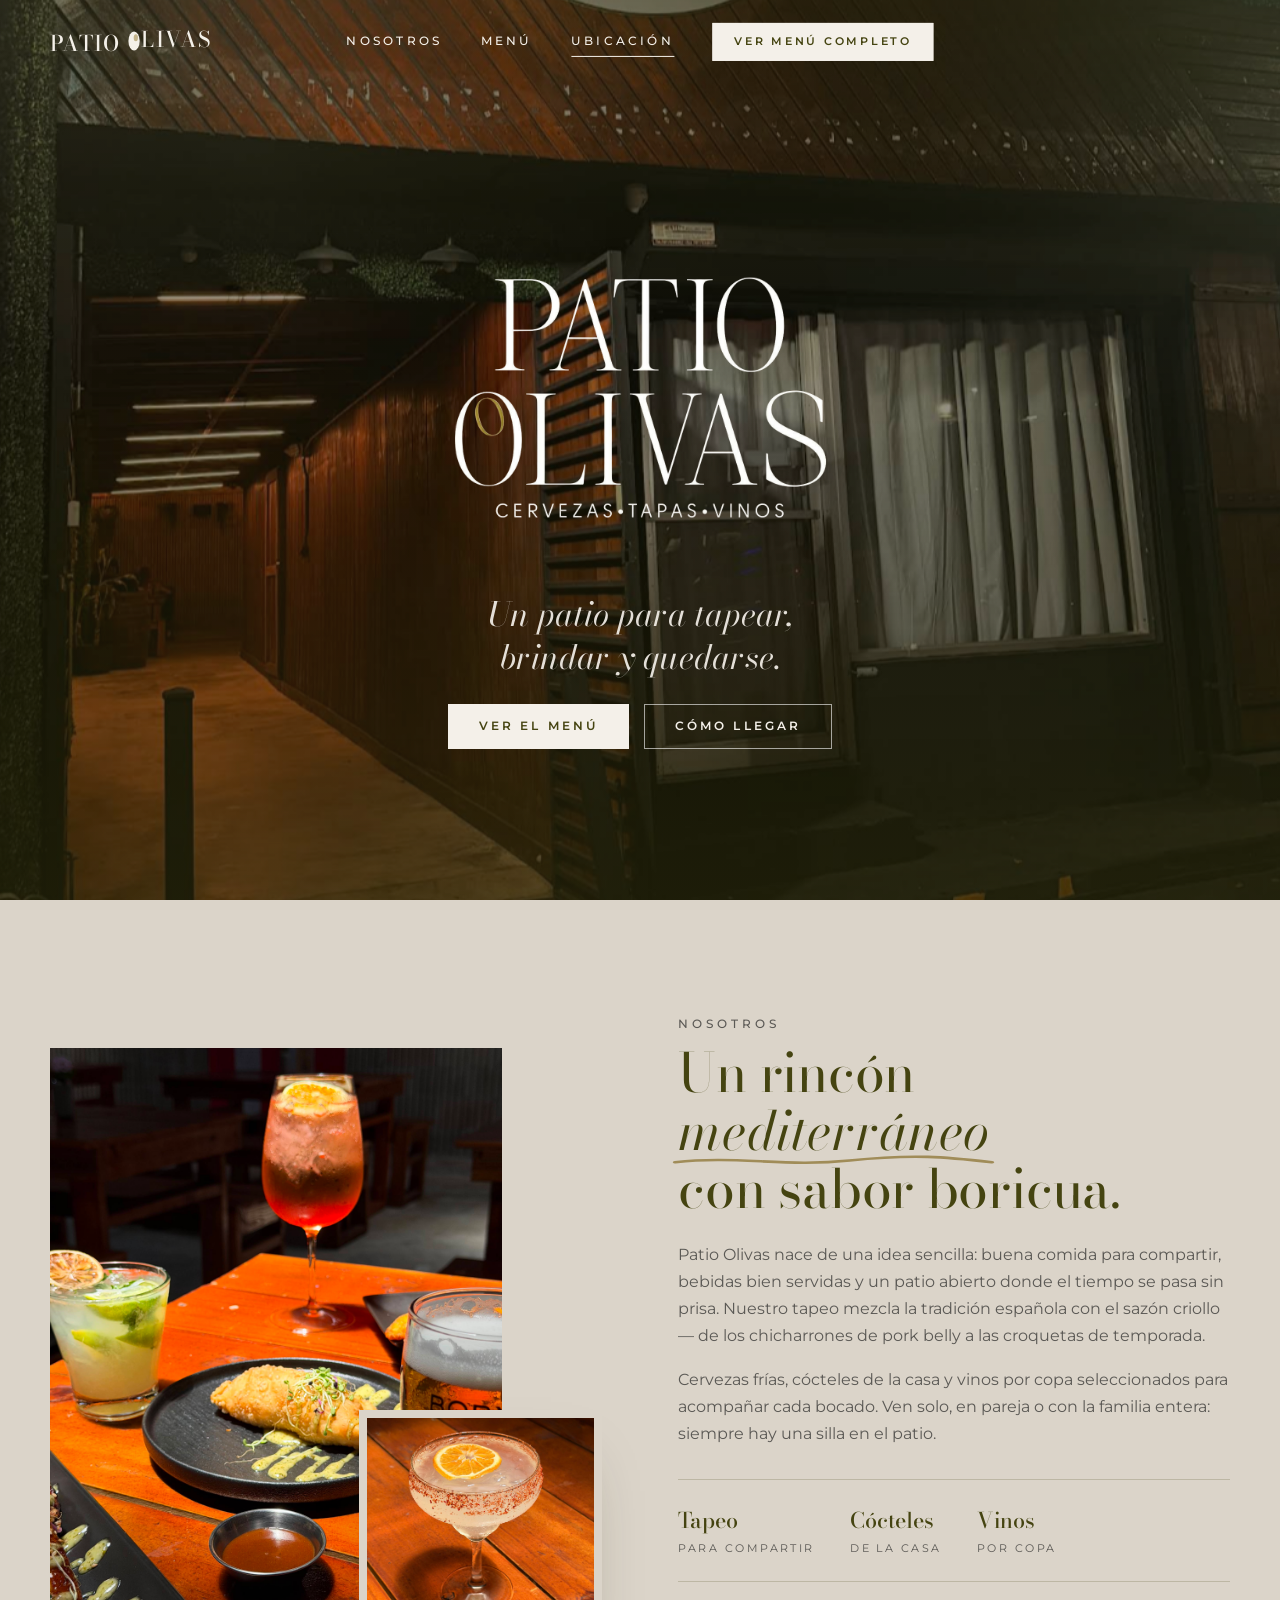
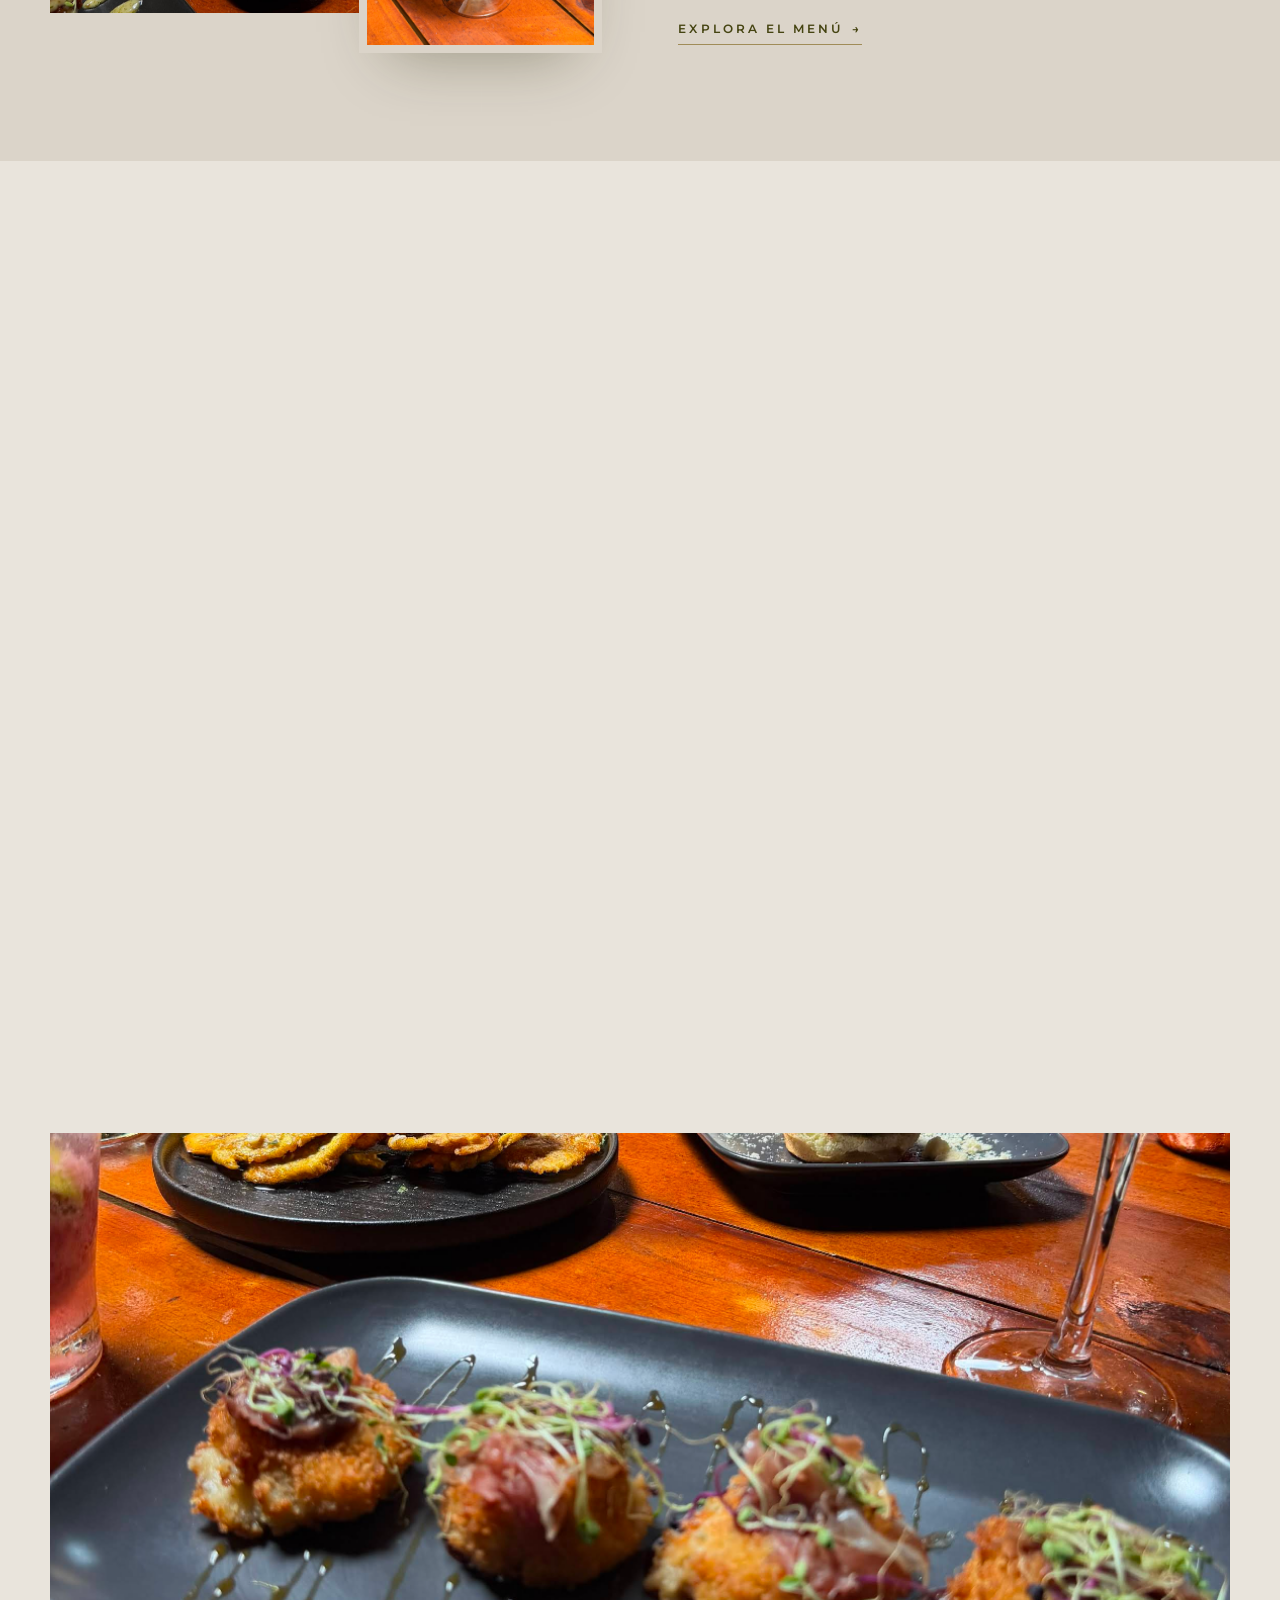
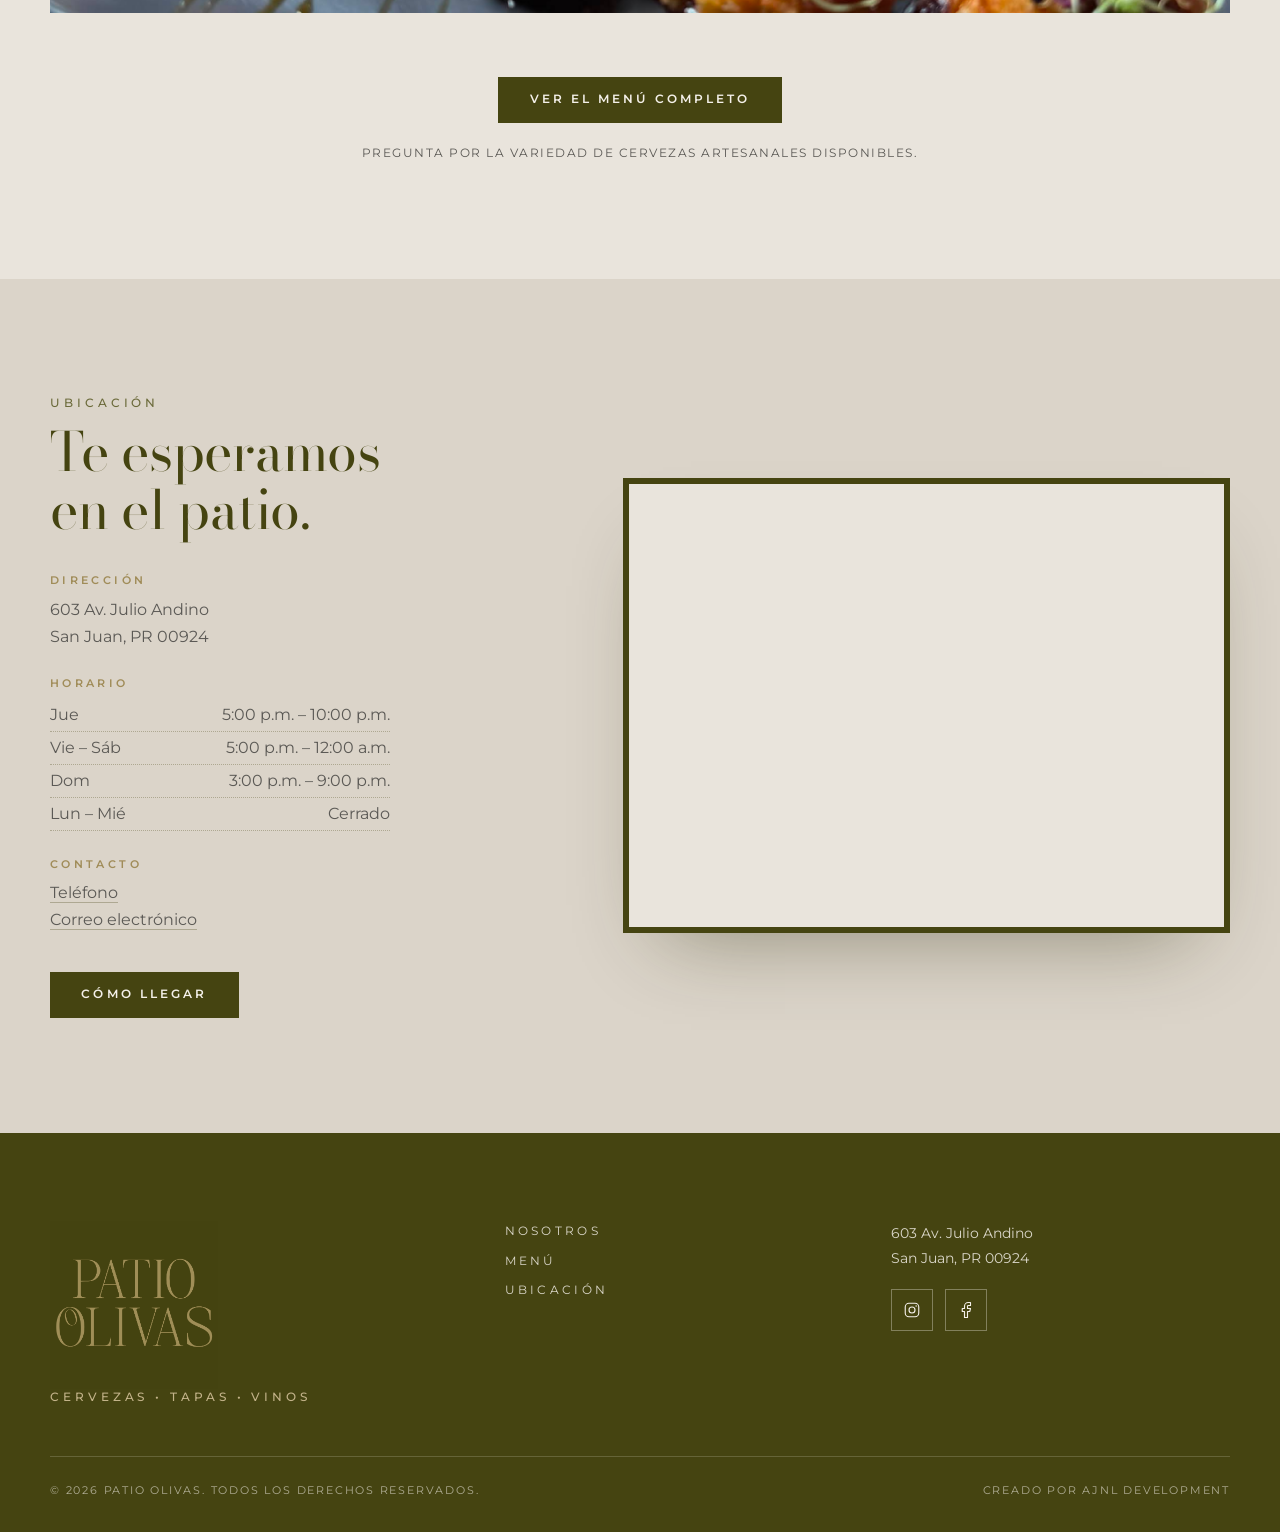
==== commit 358fc0ad: "added correct phone number and email" ====
--- a/index.html
+++ b/index.html
@@ -60,7 +60,7 @@
       </nav>
       <div class="overlay__meta">
         <span>603 Av. Julio Andino, San Juan, PR 00924</span>
-        <span>[Teléfono]</span>
+        <span>(939) 343-9664</span>
       </div>
     </div>
   </div>
@@ -211,8 +211,8 @@
             <div>
               <dt>Contacto</dt>
               <dd>
-                <a href="tel:+1787000000">[Teléfono]</a><br/>
-                <a href="mailto:hola@patioolivas.com">[correo electrónico]</a>
+                <a href="tel:+19393439664">Teléfono</a><br/>
+                <a href="mailto:Patiolivaspr@gmail.com">Correo electrónico</a>
               </dd>
             </div>
           </dl>
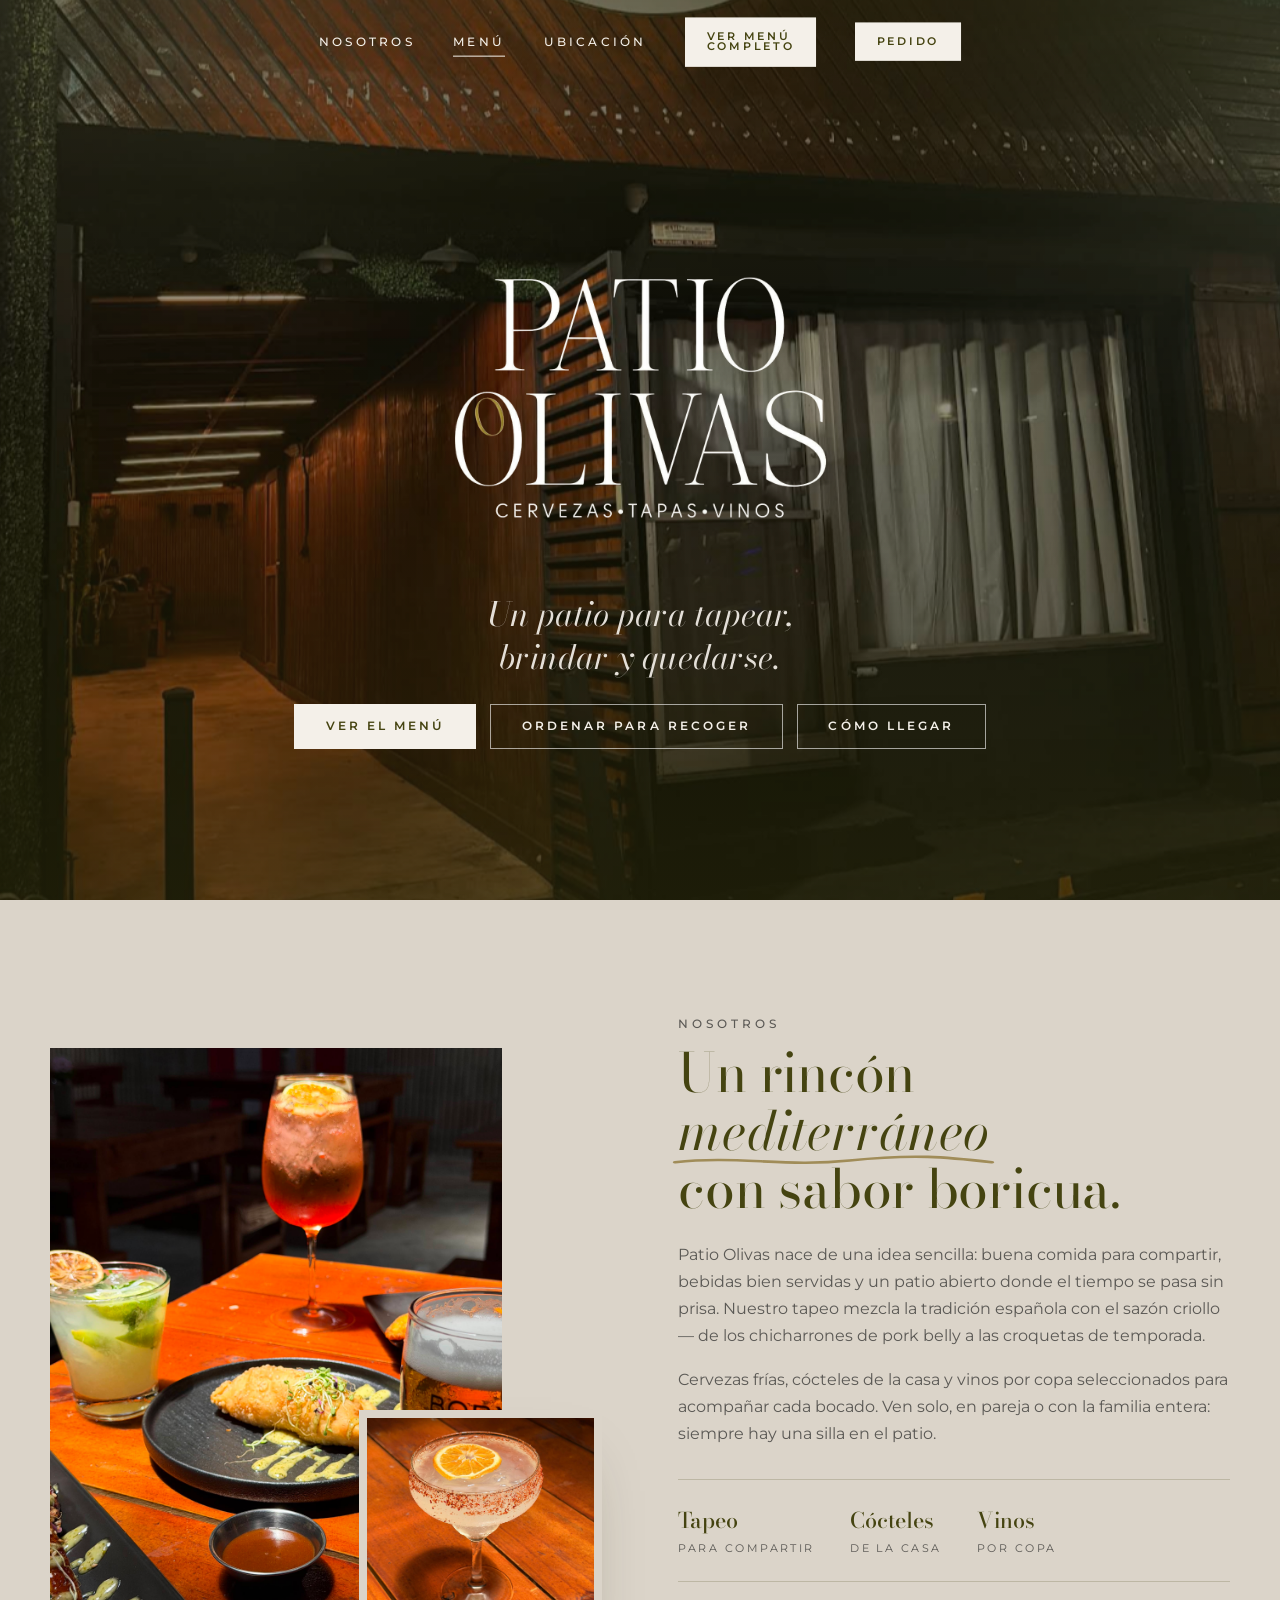
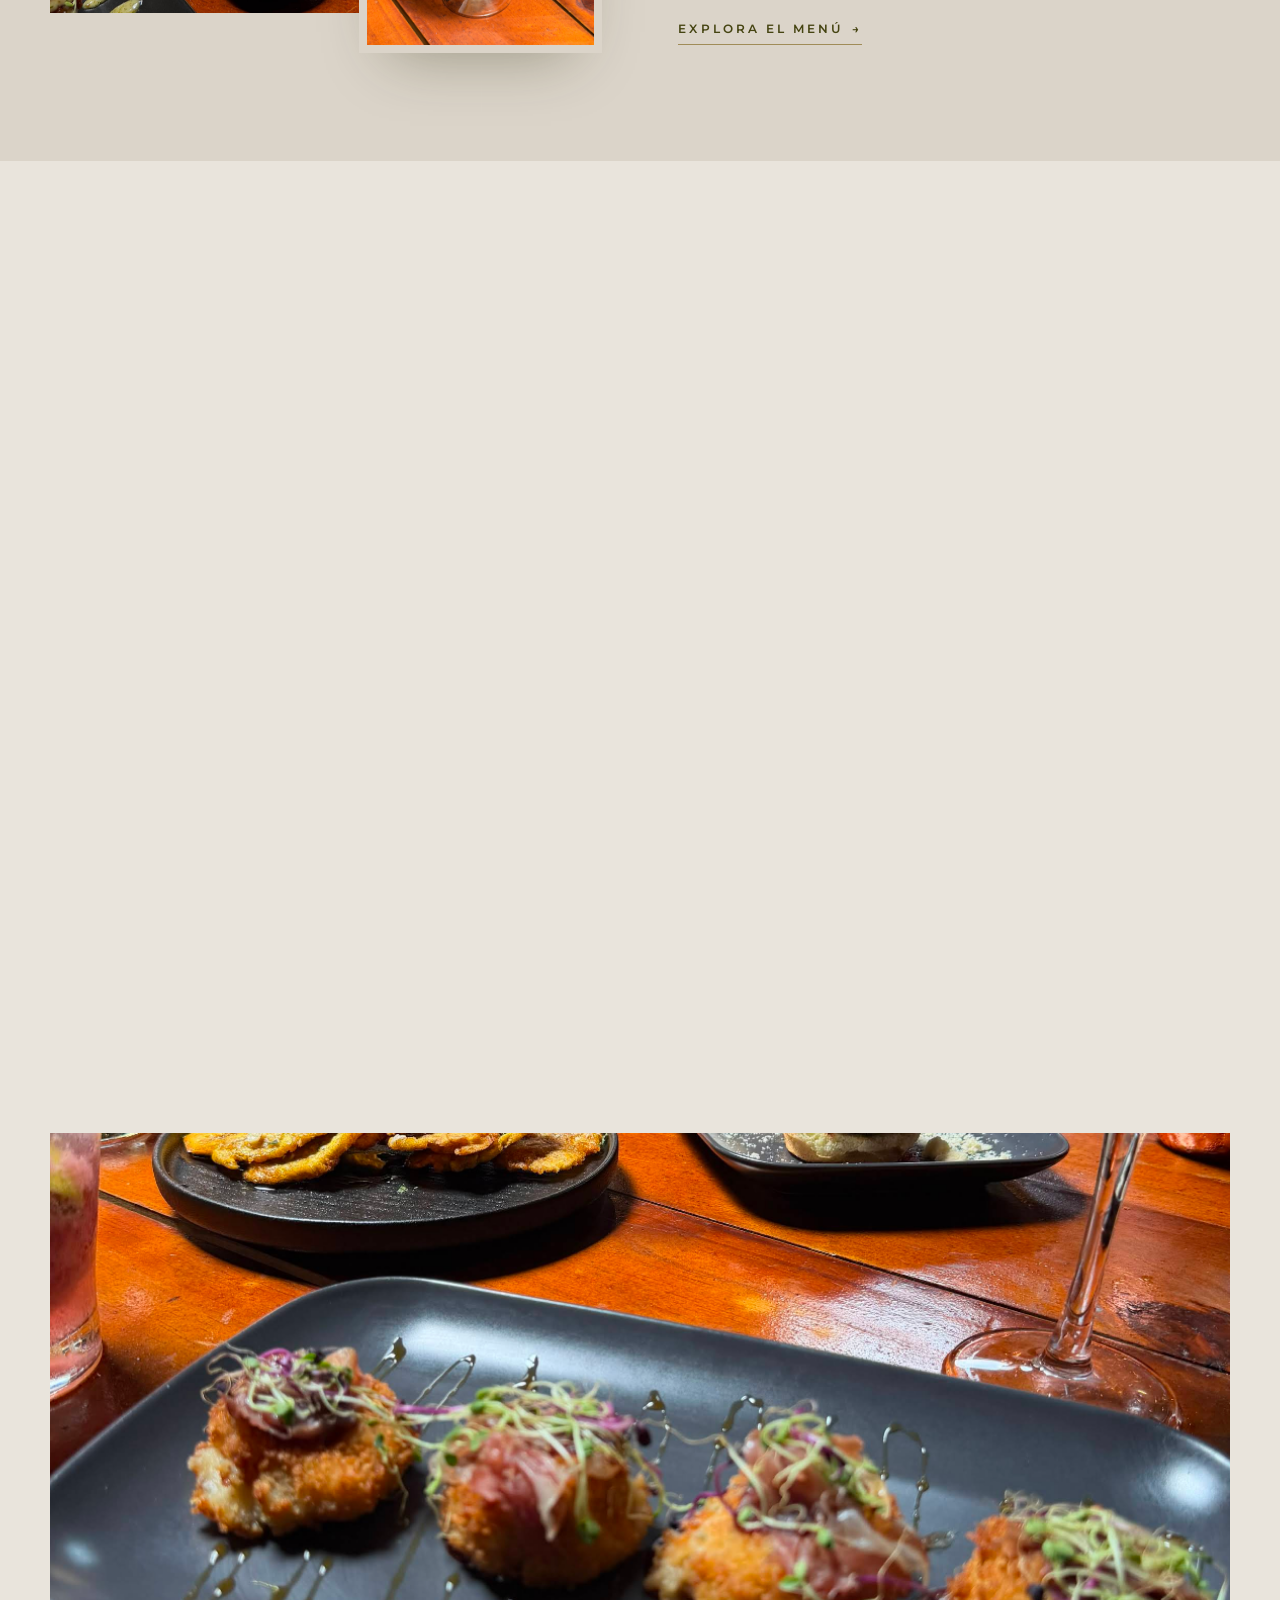
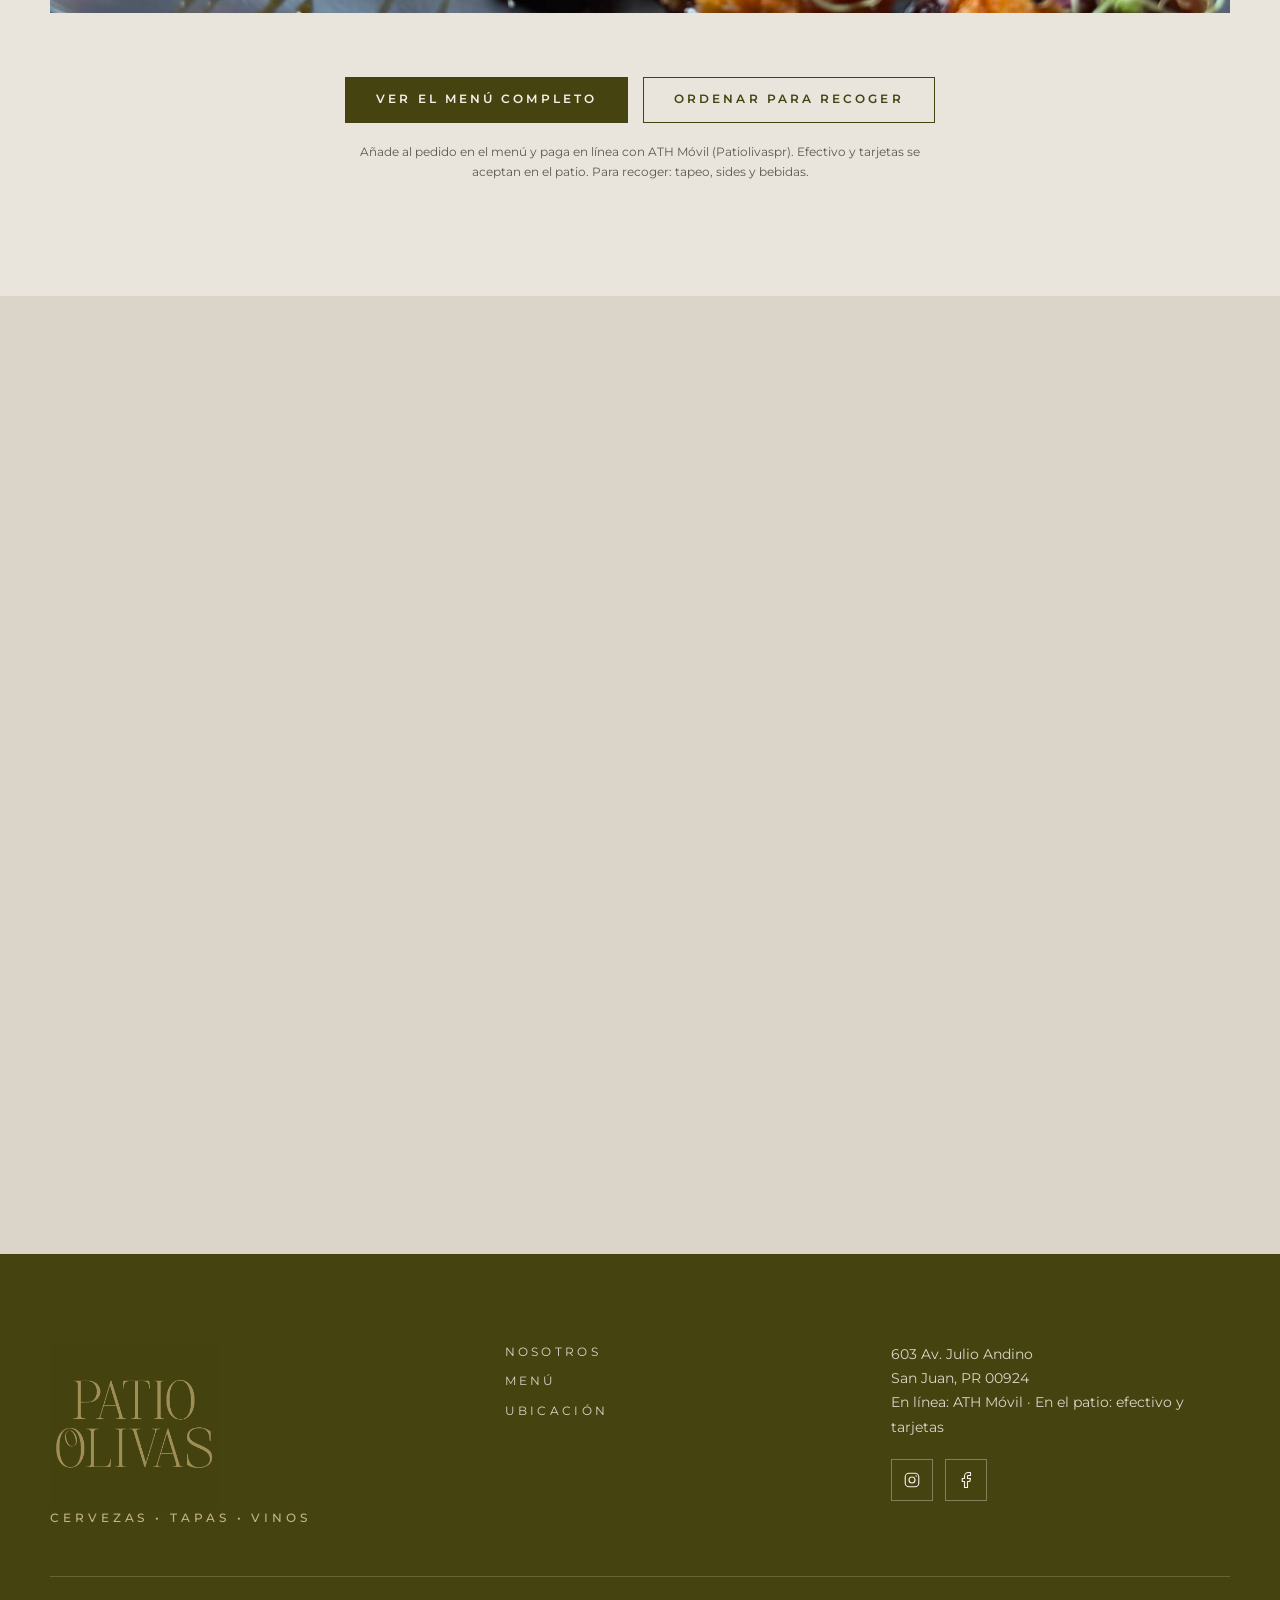
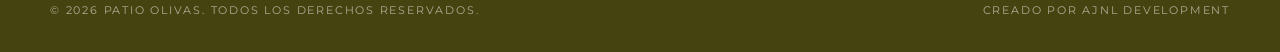
==== commit 2cb24589: "Introduce ATH Movil testing and enhance navigation and ordering features - Added mobile cart button " ====
--- a/index.html
+++ b/index.html
@@ -33,11 +33,17 @@
         <a href="#menu">Menú</a>
         <a href="#ubicacion">Ubicación</a>
         <a class="btn btn--small" href="menu.html">Ver menú completo</a>
+        <button type="button" class="btn btn--small cart-btn" data-open-cart>Pedido <span class="cart-btn__count" data-cart-count hidden>0</span></button>
       </nav>
 
-      <button class="burger" id="burger" aria-label="Abrir menú" aria-expanded="false" aria-controls="overlay">
-        <span></span><span></span><span></span>
-      </button>
+      <div class="nav__end">
+        <button type="button" class="cart-btn cart-btn--mobile" data-open-cart aria-label="Pedido">
+          Pedido <span class="cart-btn__count" data-cart-count hidden>0</span>
+        </button>
+        <button class="burger" id="burger" aria-label="Abrir menú" aria-expanded="false" aria-controls="overlay">
+          <span></span><span></span><span></span>
+        </button>
+      </div>
     </div>
   </header>
 
@@ -58,9 +64,11 @@
         <a href="#ubicacion">Ubicación</a>
         <a href="menu.html">Menú completo <span aria-hidden="true">→</span></a>
       </nav>
+      <a class="btn btn--light overlay__order" data-open-cart href="menu.html#pedido">Ordenar para recoger</a>
       <div class="overlay__meta">
         <span>603 Av. Julio Andino, San Juan, PR 00924</span>
         <span>(939) 343-9664</span>
+        <span>En línea: ATH Móvil · En el patio: efectivo y tarjetas</span>
       </div>
     </div>
   </div>
@@ -81,6 +89,7 @@
         <h1 class="hero__title">Un patio para tapear,<br/>brindar y quedarse.</h1>
         <div class="hero__actions">
           <a class="btn btn--light" href="menu.html">Ver el menú</a>
+          <a class="btn btn--ghost" data-open-cart href="menu.html#pedido">Ordenar para recoger</a>
           <a class="btn btn--ghost" href="#ubicacion">Cómo llegar</a>
         </div>
       </div>
@@ -181,8 +190,11 @@
         </div>
 
         <div class="menu-preview__cta reveal">
-          <a class="btn" href="menu.html">Ver el menú completo</a>
-          <p class="note">Pregunta por la variedad de cervezas artesanales disponibles.</p>
+          <div class="cta-row">
+            <a class="btn" href="menu.html">Ver el menú completo</a>
+            <a class="btn btn--outline" data-open-cart href="menu.html#pedido">Ordenar para recoger</a>
+          </div>
+          <p class="pickup-note">Añade al pedido en el menú y paga en línea con ATH Móvil (Patiolivaspr). Efectivo y tarjetas se aceptan en el patio. Para recoger: tapeo, sides y bebidas.</p>
         </div>
       </div>
     </section>
@@ -215,10 +227,15 @@
                 <a href="mailto:Patiolivaspr@gmail.com">Correo electrónico</a>
               </dd>
             </div>
+            <div>
+              <dt>Pagos</dt>
+              <dd>En línea: ATH Móvil (Patiolivaspr)<br/>En el patio: efectivo y tarjetas</dd>
+            </div>
           </dl>
 
           <div class="location__actions">
             <a class="btn" target="_blank" rel="noopener" href="https://www.google.com/maps/dir/?api=1&destination=Patio+Olivas,+San+Juan">Cómo llegar</a>
+            <a class="btn btn--outline" data-open-cart href="menu.html#pedido">Ordenar para recoger</a>
           </div>
         </div>
 
@@ -253,6 +270,7 @@
 
       <div class="footer__contact">
         <p>603 Av. Julio Andino<br/>San Juan, PR 00924</p>
+        <p>En línea: ATH Móvil · En el patio: efectivo y tarjetas</p>
         <div class="socials">
           <a href="https://www.instagram.com/patiolivaspr/" target="_blank" rel="noopener" aria-label="Instagram">
             <svg viewBox="0 0 24 24" aria-hidden="true"><rect x="3" y="3" width="18" height="18" rx="5"/><circle cx="12" cy="12" r="4"/><circle cx="17.5" cy="6.5" r="1" fill="currentColor" stroke="none"/></svg>
@@ -269,6 +287,8 @@
     </div>
   </footer>
 
+  <script src="js/order-config.js"></script>
   <script src="js/main.js" defer></script>
+  <script src="js/order.js" defer></script>
 </body>
 </html>
--- a/css/styles.css
+++ b/css/styles.css
@@ -258,6 +258,23 @@
   gap: 2rem;
 }
 .nav__links { display: flex; align-items: center; gap: 2.4rem; }
+.nav__end { display: flex; align-items: center; gap: 0.35rem; flex-shrink: 0; }
+.cart-btn { position: relative; }
+.cart-btn__count {
+  position: absolute; top: -0.4rem; right: -0.4rem;
+  min-width: 1.15rem; height: 1.15rem; padding: 0 0.28rem;
+  background: var(--gold); color: var(--olive-deep);
+  font-size: 0.62rem; font-weight: 600; letter-spacing: 0;
+  display: grid; place-items: center; line-height: 1;
+}
+.cart-btn__count[hidden] { display: none; }
+.cart-btn--mobile {
+  display: none;
+  position: relative;
+  height: 44px; padding: 0 0.7rem;
+  border: 1.5px solid currentColor;
+  font-size: 0.62rem; font-weight: 600; letter-spacing: 0.18em; text-transform: uppercase;
+}
 .nav--hero-aware .nav__inner { position: relative; }
 @media (min-width: 821px) {
   .nav--hero-aware .nav__links {
@@ -372,6 +389,7 @@
 .overlay.is-open .overlay__links a:nth-child(4) { transition-delay: 0.46s; }
 .overlay.is-open .overlay__links a:nth-child(5) { transition-delay: 0.53s; }
 .overlay.is-open .overlay__links a:nth-child(6) { transition-delay: 0.60s; }
+.overlay__order { margin-top: 0.35rem; }
 .overlay__meta { display: flex; flex-direction: column; gap: 0.2rem; font-size: 0.74rem; letter-spacing: 0.14em; text-transform: uppercase; color: rgba(244,240,233,0.65); margin-top: auto; padding-top: 1rem; }
 body.menu-open { overflow: hidden; }
 
@@ -523,6 +541,15 @@
 }
 .item__price { font-family: var(--font-serif); font-size: 1.15rem; font-weight: 500; white-space: nowrap; }
 .item__price::before { content: "$"; font-size: 0.7em; opacity: 0.7; margin-right: 1px; vertical-align: 0.15em; }
+.item__tools { display: flex; align-items: center; gap: 0.65rem; flex-shrink: 0; }
+.item__add {
+  width: 32px; height: 32px;
+  display: grid; place-items: center;
+  border: 1.5px solid currentColor;
+  font-size: 1.25rem; line-height: 1; font-weight: 400;
+  transition: background 0.25s var(--ease), color 0.25s var(--ease);
+}
+.item__add:hover { background: var(--gold); border-color: var(--gold); color: var(--olive-deep); }
 .item__desc { font-size: 0.9rem; line-height: 1.6; opacity: 0.82; margin-top: 0.3rem; font-weight: 300; }
 .item__desc strong { font-weight: 500; }
 
@@ -532,6 +559,8 @@
 .items--grid .item:nth-last-child(2):nth-child(odd) { border-bottom: 0; }
 
 .menu-preview__cta { text-align: center; margin-top: clamp(2.5rem, 5vw, 4rem); display: flex; flex-direction: column; align-items: center; gap: 1.2rem; }
+.cta-row { display: flex; flex-wrap: wrap; gap: 0.9rem; justify-content: center; }
+.pickup-note { max-width: 36rem; font-size: 0.78rem; line-height: 1.55; color: var(--ink-soft); }
 
 /* ---------- Location ---------- */
 .location__grid {
@@ -610,6 +639,15 @@
 .menu-hero .eyebrow { color: var(--gold-light); }
 .menu-hero .h2 { color: var(--cream); margin: 0.2rem 0 0.8rem; }
 .menu-hero .lead { color: rgba(244,240,233,0.75); margin-inline: auto; }
+.menu-hero__actions { display: flex; justify-content: center; margin-top: 1.4rem; }
+.menu-hero__note {
+  margin: 1.1rem auto 0;
+  max-width: 36rem;
+  color: rgba(244,240,233,0.7);
+  font-size: 0.72rem;
+  letter-spacing: 0.06em;
+  line-height: 1.55;
+}
 .menu-hero__bg {
   position: absolute; inset: 0; opacity: 0.22; min-height: 0; border: 0;
   background-color: transparent;
@@ -625,13 +663,25 @@
   -webkit-backdrop-filter: blur(10px);
   border-bottom: 1px solid rgba(69,68,17,0.15);
 }
+.subnav__bar {
+  display: flex;
+  align-items: center;
+  gap: 0.75rem;
+}
 .subnav__inner {
   display: flex; justify-content: center; gap: 0.25rem;
   overflow-x: auto; scrollbar-width: none;
   padding: 0.25rem 0;
+  flex: 1;
+  min-width: 0;
+}
+.subnav__order {
+  flex: 0 0 auto;
+  white-space: nowrap;
+  margin: 0.35rem 0;
 }
 .subnav__inner::-webkit-scrollbar { display: none; }
-.subnav a {
+.subnav__inner a {
   flex: 0 0 auto;
   padding: 0.9rem 1.1rem;
   font-size: 0.7rem; font-weight: 600; letter-spacing: 0.26em; text-transform: uppercase;
@@ -639,7 +689,7 @@
   border-bottom: 2px solid transparent;
   transition: color 0.3s, border-color 0.3s;
 }
-.subnav a:hover, .subnav a.is-active { color: var(--olive); border-color: var(--olive); }
+.subnav__inner a:hover, .subnav__inner a.is-active { color: var(--olive); border-color: var(--olive); }
 
 .menu-page { padding: clamp(3rem, 6vw, 5rem) 0 clamp(4rem, 8vw, 7rem); }
 .menu-page .card { max-width: 880px; margin: 0 auto 2.5rem; scroll-margin-top: 140px; }
@@ -667,6 +717,96 @@
 .to-top.is-visible { opacity: 1; transform: none; pointer-events: auto; }
 .to-top:hover { background: var(--olive-deep); }
 .to-top svg { width: 16px; height: 16px; fill: none; stroke: currentColor; stroke-width: 1.5; }
+
+/* ---------- On-page pickup cart ---------- */
+body.cart-open { overflow: hidden; }
+.cart-backdrop {
+  position: fixed; inset: 0; z-index: 115;
+  background: rgba(26, 25, 8, 0.45);
+}
+.cart {
+  position: fixed; top: 0; right: 0; bottom: 0; z-index: 120;
+  width: min(420px, 100%);
+  background: var(--olive); color: var(--cream);
+  transform: translateX(100%);
+  transition: transform 0.45s var(--ease);
+  display: flex; flex-direction: column;
+  overflow: hidden;
+}
+.cart.is-open { transform: none; }
+.cart__close {
+  position: absolute; top: 0.85rem; right: 1rem;
+  font-size: 2.4rem; line-height: 1; color: var(--gold-light);
+  width: 48px; height: 48px;
+}
+.cart__body {
+  flex: 1; overflow-y: auto;
+  padding: 4.5rem 1.6rem 2rem;
+  display: flex; flex-direction: column; gap: 0.85rem;
+}
+.cart__body[hidden] { display: none; }
+.cart__body .eyebrow { color: var(--gold-light); }
+.cart__title { font-family: var(--font-serif); font-size: 2.1rem; font-weight: 400; line-height: 1.1; }
+.cart__empty { opacity: 0.75; font-size: 0.92rem; }
+.cart-line {
+  display: flex; justify-content: space-between; align-items: center; gap: 1rem;
+  padding: 0.85rem 0;
+  border-bottom: 1px dotted rgba(244,240,233,0.28);
+}
+.cart-line__name { font-size: 0.78rem; font-weight: 600; letter-spacing: 0.16em; text-transform: uppercase; }
+.cart-line__price { font-family: var(--font-serif); opacity: 0.8; }
+.cart-line__qty { display: flex; align-items: center; gap: 0.55rem; }
+.cart-line__qty button {
+  width: 28px; height: 28px;
+  border: 1px solid rgba(244,240,233,0.45);
+  display: grid; place-items: center; line-height: 1;
+}
+.cart__footer { margin-top: auto; display: flex; flex-direction: column; gap: 0.85rem; padding-top: 1.2rem; }
+.cart__total { display: flex; justify-content: space-between; align-items: baseline; font-size: 1.05rem; }
+.cart__total strong { font-family: var(--font-serif); font-size: 1.6rem; font-weight: 500; }
+.cart__pay-hint { font-size: 0.78rem; opacity: 0.7; line-height: 1.5; }
+.cart__pay-hint strong { color: var(--cream); }
+.cart__confirm { margin: 0.2rem 0 0.4rem; }
+.cart-line--static { padding: 0.45rem 0; }
+.cart__ath-box {
+  display: grid;
+  grid-template-columns: auto 1fr;
+  gap: 0.25rem 1rem;
+  padding: 1rem 0;
+  border-top: 1px dotted rgba(244,240,233,0.28);
+  border-bottom: 1px dotted rgba(244,240,233,0.28);
+  font-size: 0.72rem; letter-spacing: 0.16em; text-transform: uppercase;
+}
+.cart__ath-box strong {
+  font-family: var(--font-serif);
+  font-size: 1.35rem; letter-spacing: 0; text-transform: none; font-weight: 500; text-align: right;
+}
+.cart__done-close { margin-top: 0.35rem; border-color: rgba(244,240,233,0.45); }
+.cart__back { font-size: 0.72rem; letter-spacing: 0.16em; text-transform: uppercase; text-align: left; opacity: 0.8; }
+.cart__error { color: var(--gold-light); font-size: 0.85rem; }
+.cart__thanks { line-height: 1.6; }
+.cart-form label, .cart-form legend {
+  display: flex; flex-direction: column; gap: 0.3rem;
+  font-size: 0.68rem; font-weight: 600; letter-spacing: 0.18em; text-transform: uppercase;
+}
+.cart-form input, .cart-form textarea {
+  width: 100%;
+  background: transparent;
+  border: 0; border-bottom: 1px solid rgba(244,240,233,0.4);
+  color: var(--cream);
+  padding: 0.55rem 0;
+  font: inherit; letter-spacing: 0; text-transform: none; font-weight: 400;
+  color-scheme: dark;
+}
+.cart-form textarea { resize: vertical; }
+.cart-form__row { display: grid; grid-template-columns: 1fr 1fr; gap: 0.8rem; }
+.cart-form fieldset { border: 0; padding: 0; margin: 0.4rem 0; display: flex; flex-direction: column; align-items: flex-start; gap: 0.45rem; }
+.cart-form label.cart-form__choice {
+  flex-direction: row; align-items: center; gap: 0.6rem;
+  font-size: 0.8rem; letter-spacing: 0.08em; text-transform: none; font-weight: 400;
+}
+.cart-form__honey { position: absolute; left: -9999px; }
+.cart .btn { width: 100%; }
 
 /* ==========================================================================
    Responsive
@@ -684,6 +824,7 @@
   :root { --nav-h: 72px; }
   .nav__links { display: none; }
   .burger { display: flex; }
+  .cart-btn--mobile { display: flex; align-items: center; }
   .menu-cards { grid-template-columns: 1fr; }
   .menu-cards__media { min-height: 220px; }
   .hero__bg img { object-position: center 32%; }
@@ -699,6 +840,7 @@
 @media (max-width: 560px) {
   .footer__grid { grid-template-columns: 1fr; }
   .hero__actions .btn { width: 100%; }
+  .cta-row .btn, .menu-hero__actions .btn { width: 100%; }
   .location__actions .btn { width: 100%; }
   .card { border-width: 4px; }
 }
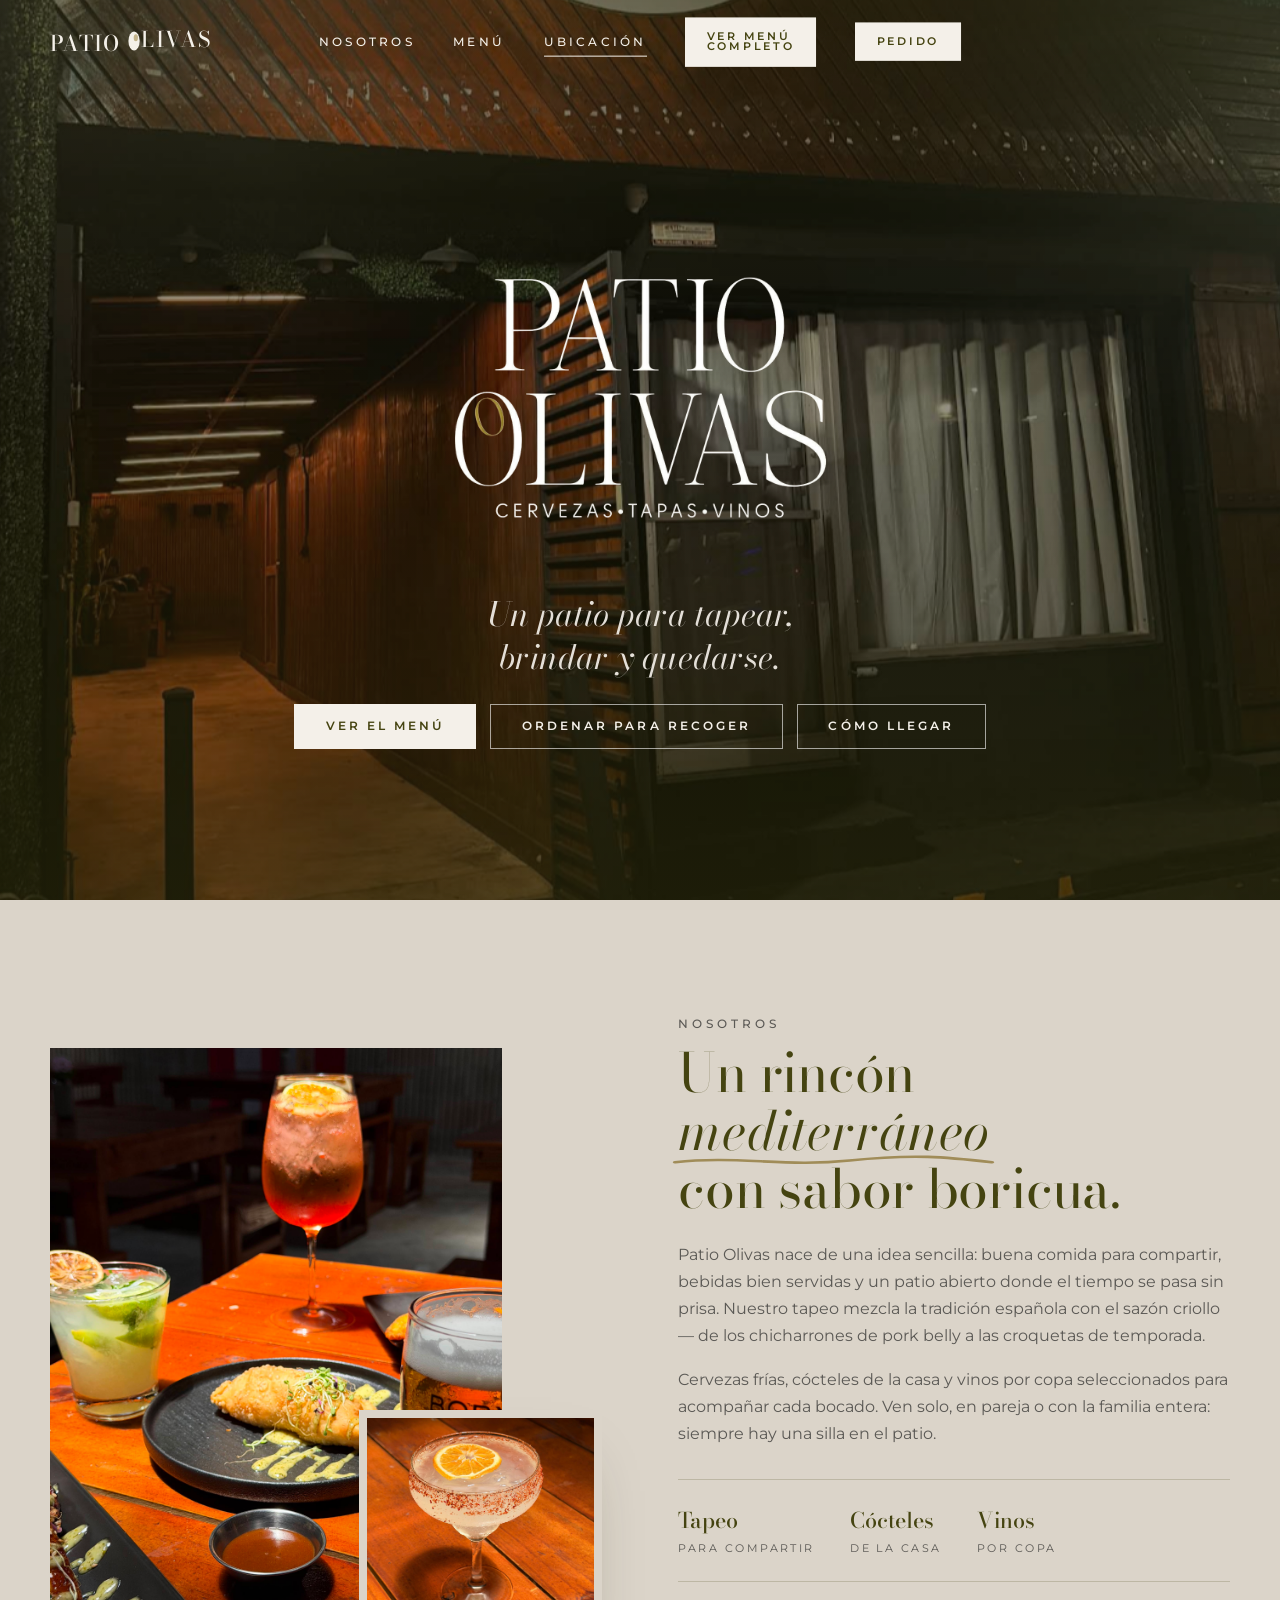
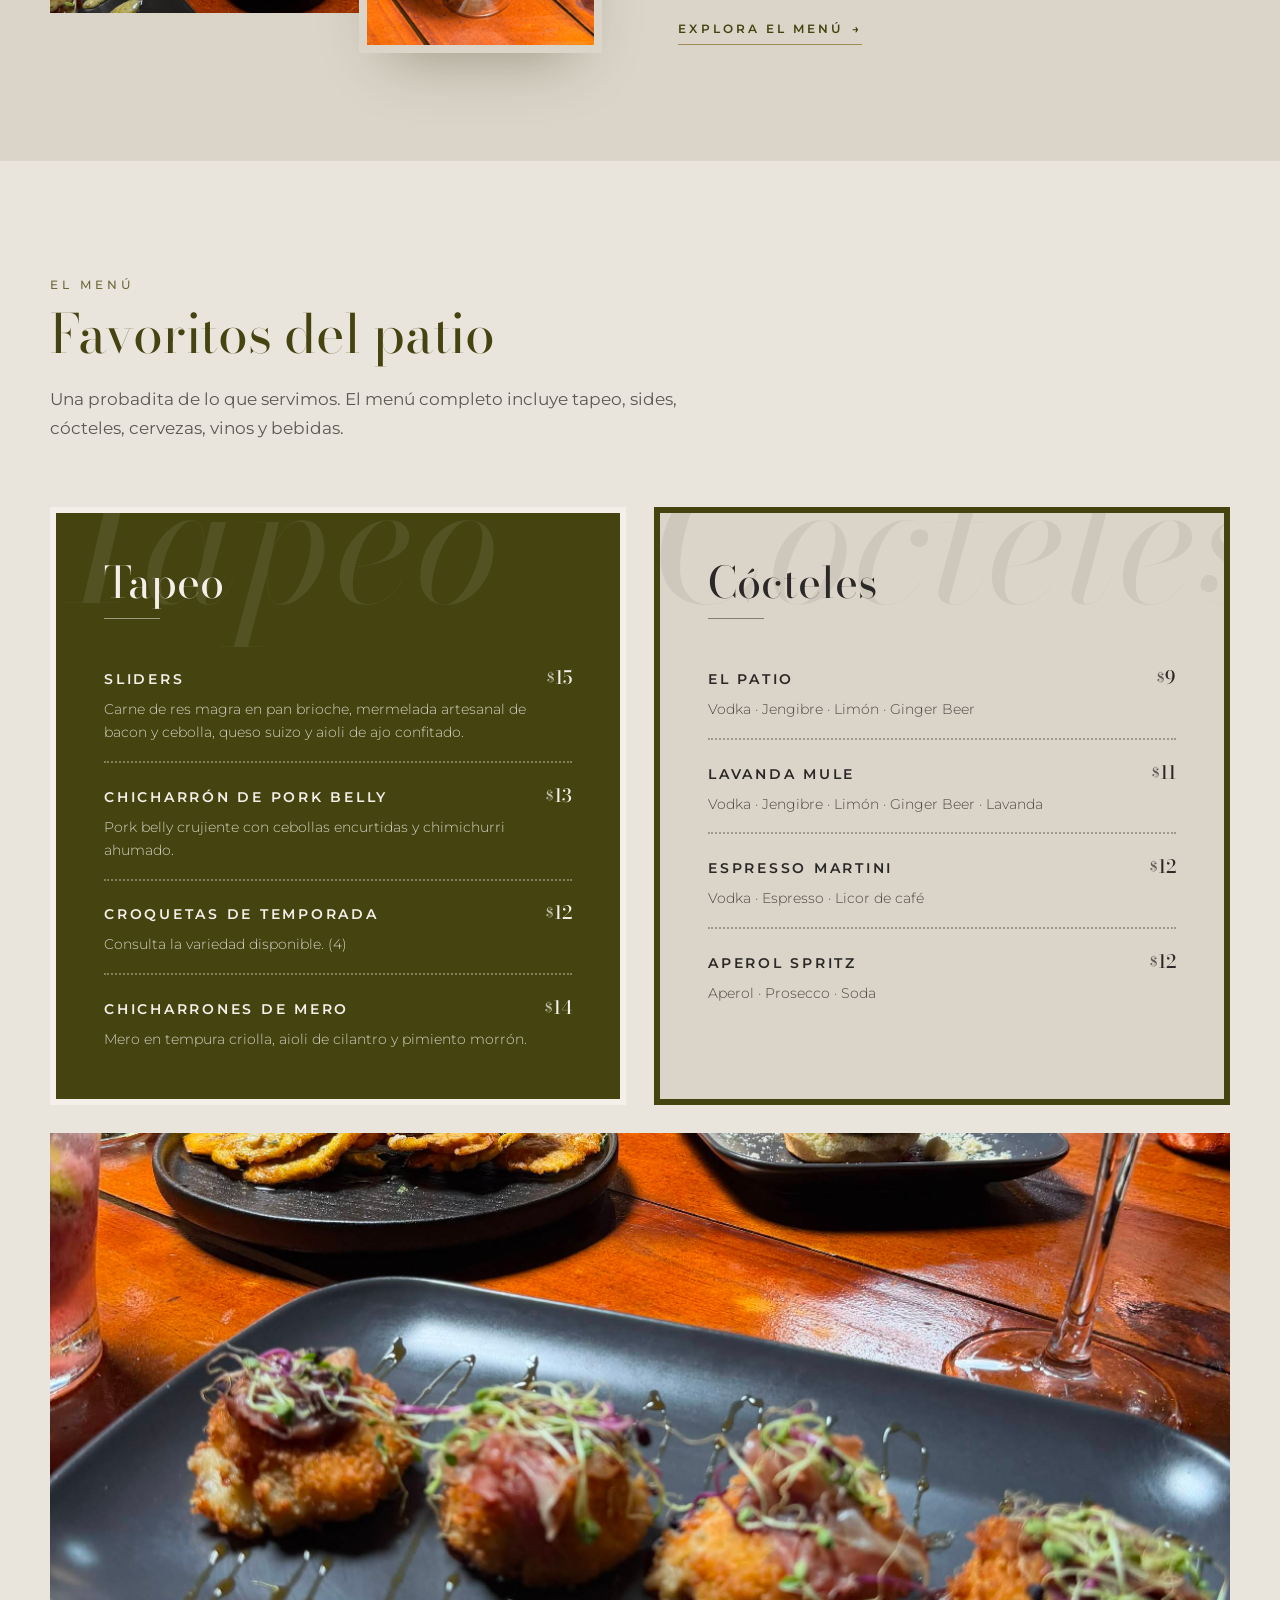
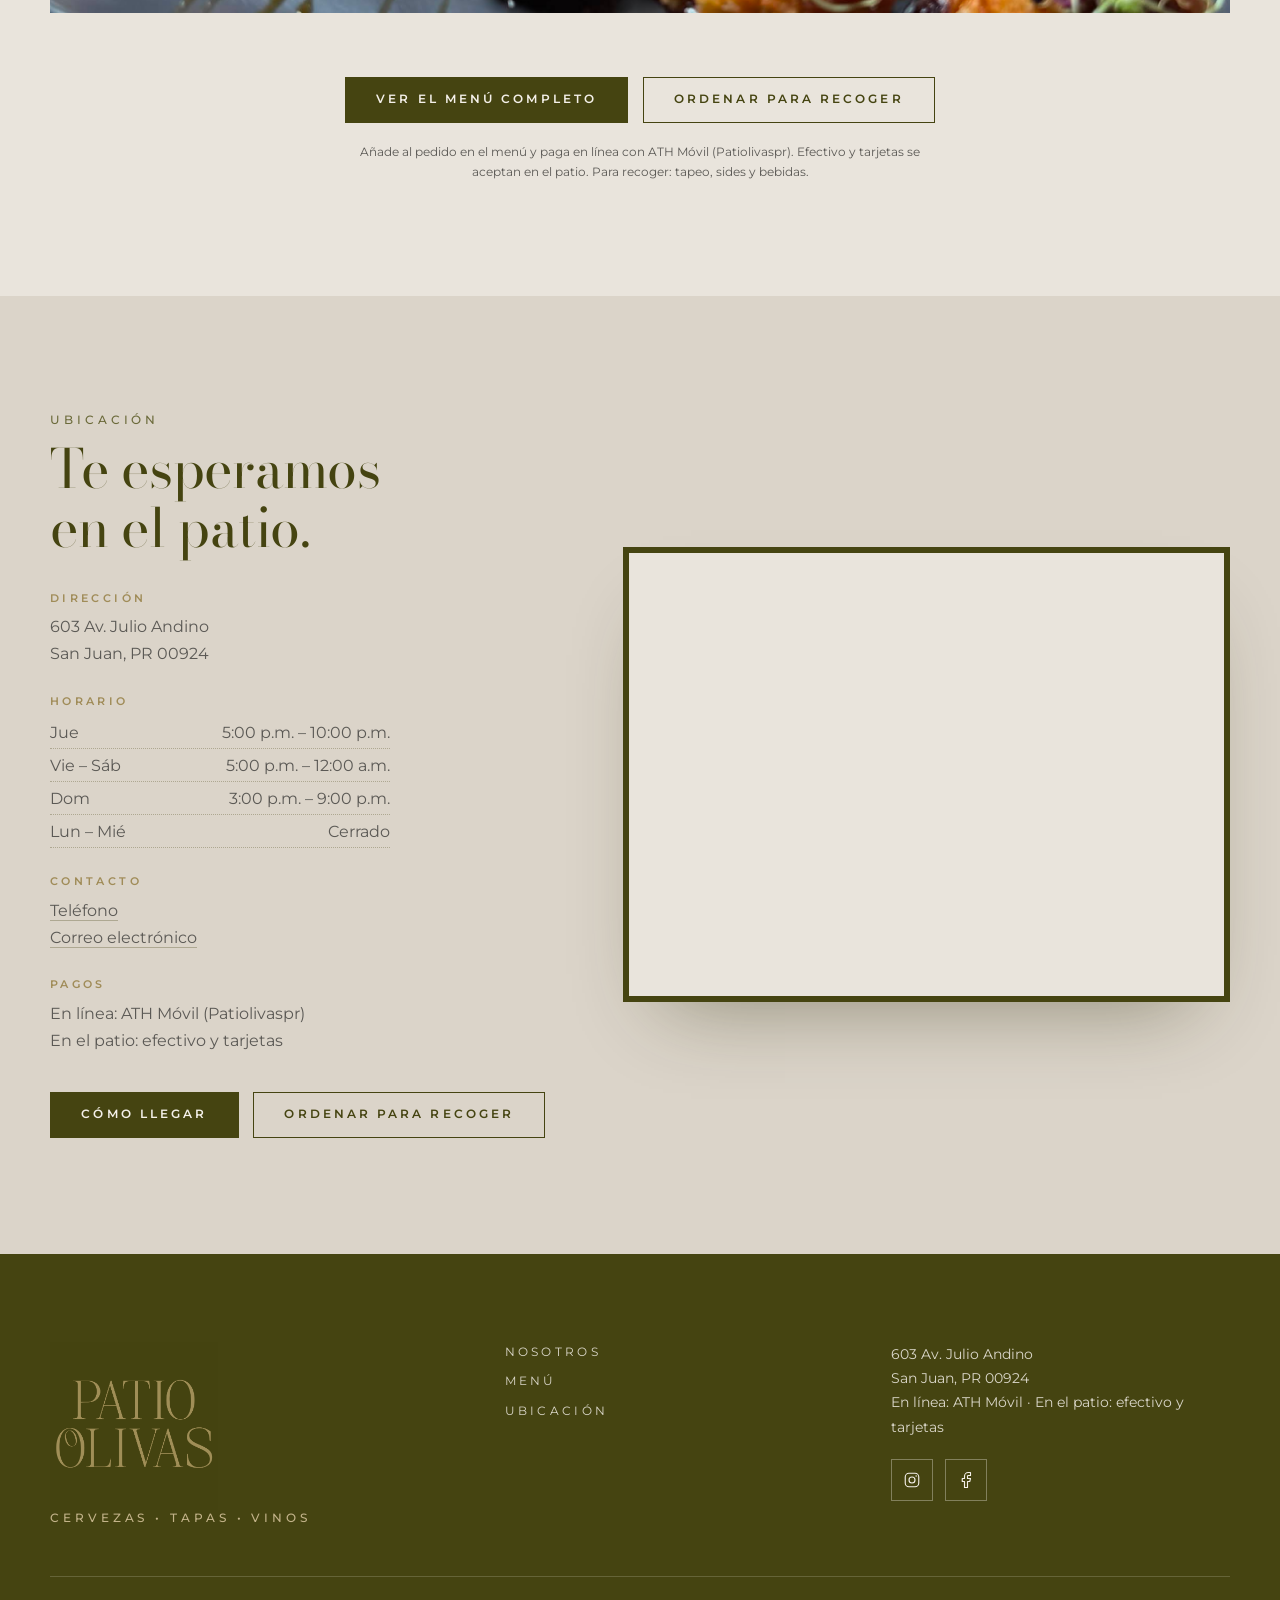
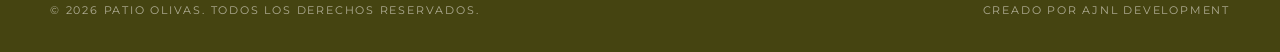
==== commit 97218e7b: "ath movil test 3" ====
--- a/index.html
+++ b/index.html
@@ -289,6 +289,6 @@
 
   <script src="js/order-config.js"></script>
   <script src="js/main.js" defer></script>
-  <script src="js/order.js" defer></script>
+  <script src="js/order.js?v=tip1" defer></script>
 </body>
 </html>
--- a/css/styles.css
+++ b/css/styles.css
@@ -675,11 +675,6 @@
   flex: 1;
   min-width: 0;
 }
-.subnav__order {
-  flex: 0 0 auto;
-  white-space: nowrap;
-  margin: 0.35rem 0;
-}
 .subnav__inner::-webkit-scrollbar { display: none; }
 .subnav__inner a {
   flex: 0 0 auto;
@@ -780,7 +775,10 @@
 .cart__ath-box strong {
   font-family: var(--font-serif);
   font-size: 1.35rem; letter-spacing: 0; text-transform: none; font-weight: 500; text-align: right;
-}
+  overflow-wrap: anywhere;
+}
+.cart__ref { font-size: 0.95rem; }
+.cart__status { font-size: 0.95rem; line-height: 1.55; }
 .cart__done-close { margin-top: 0.35rem; border-color: rgba(244,240,233,0.45); }
 .cart__back { font-size: 0.72rem; letter-spacing: 0.16em; text-transform: uppercase; text-align: left; opacity: 0.8; }
 .cart__error { color: var(--gold-light); font-size: 0.85rem; }
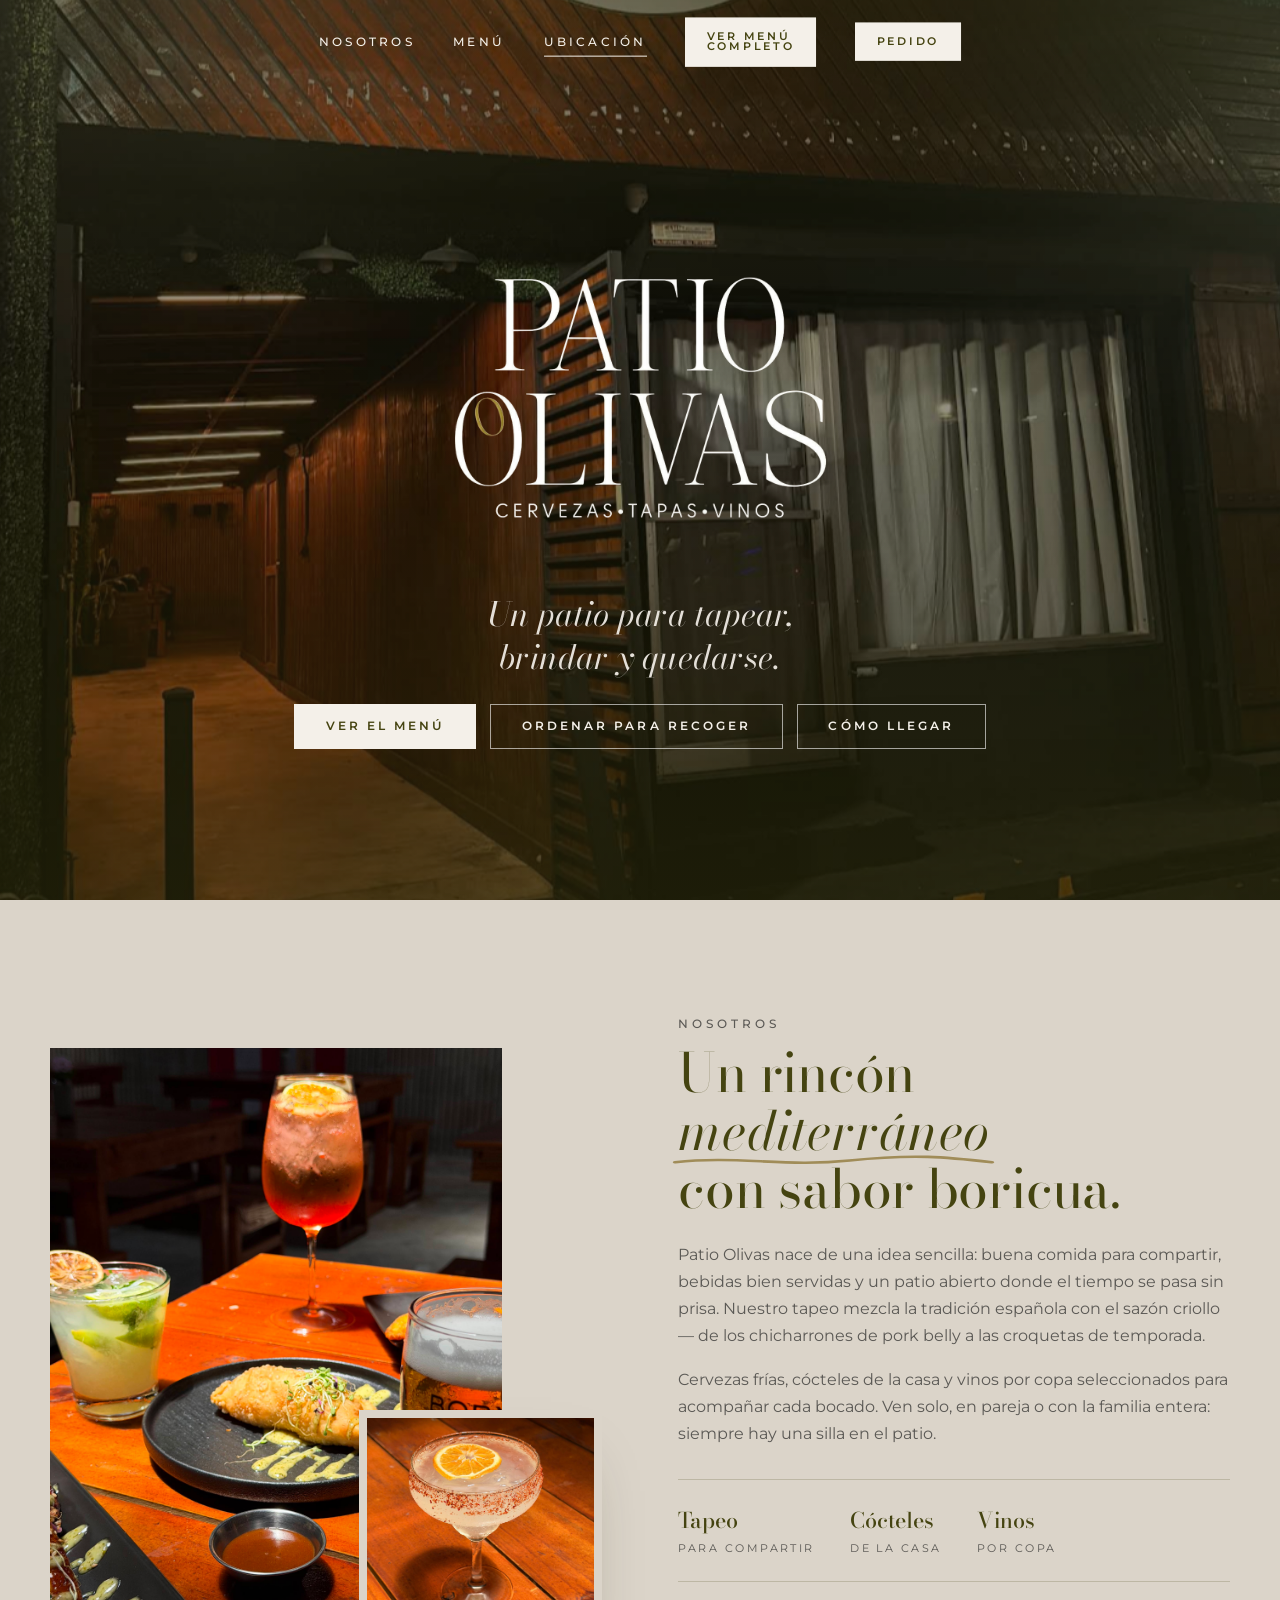
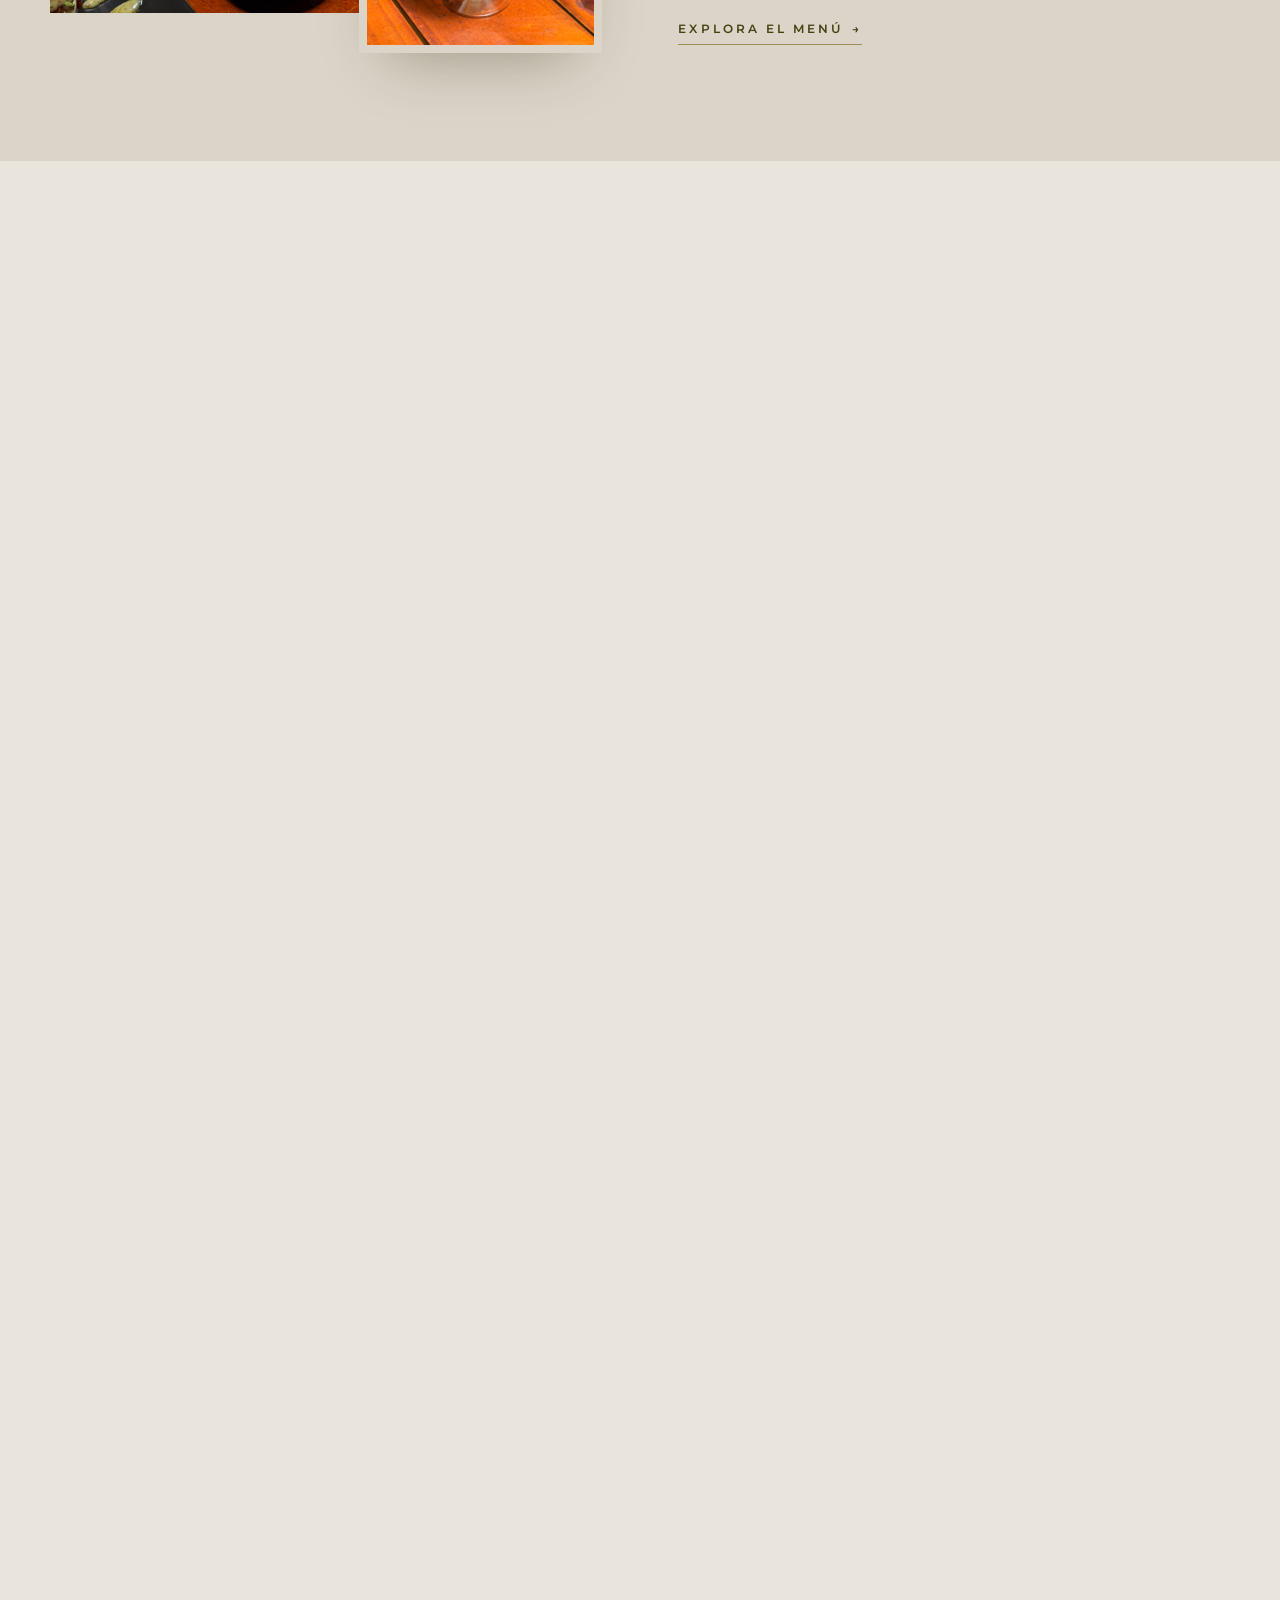
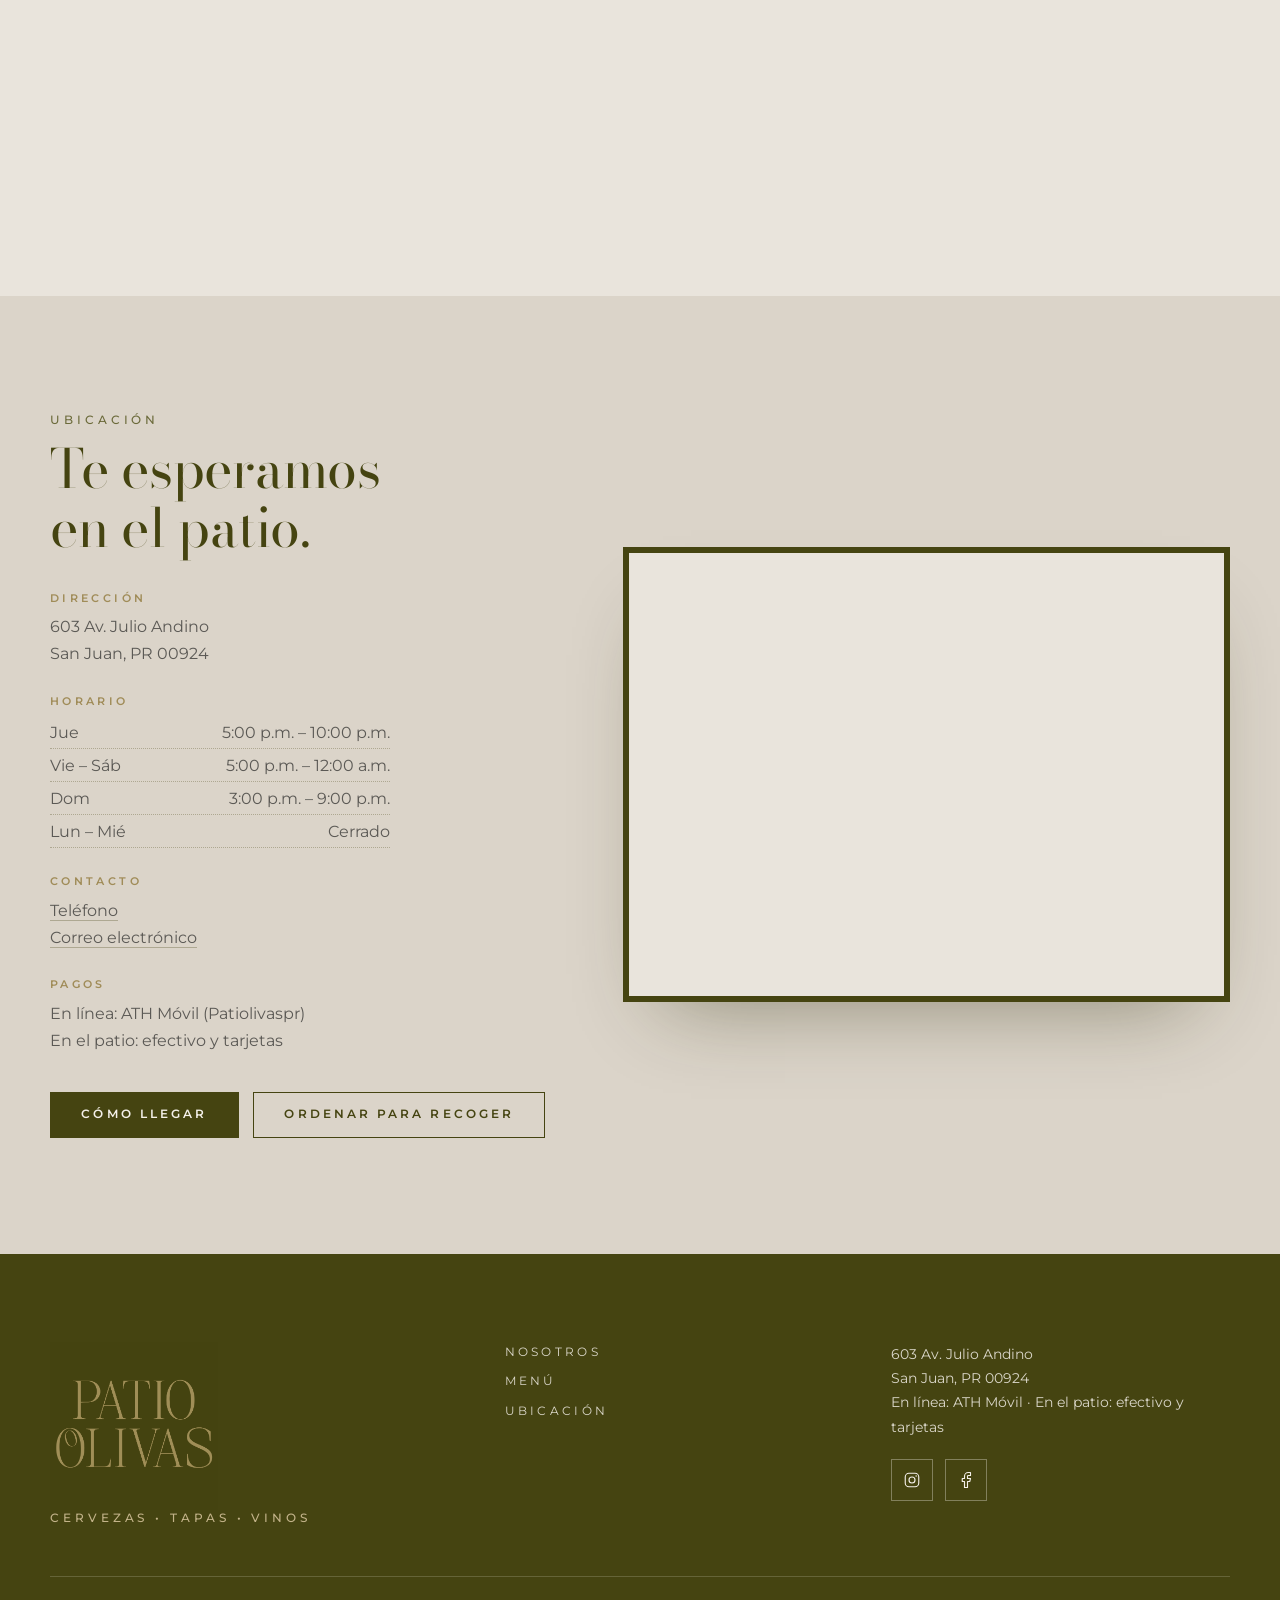
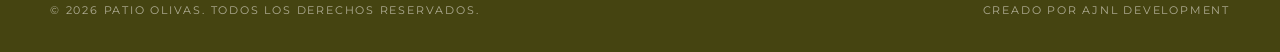
==== commit 9790c474: "ath movil test 4" ====
--- a/index.html
+++ b/index.html
@@ -13,7 +13,7 @@
   <link rel="preconnect" href="https://fonts.googleapis.com" />
   <link rel="preconnect" href="https://fonts.gstatic.com" crossorigin />
   <link href="https://fonts.googleapis.com/css2?family=Bodoni+Moda:ital,opsz,wght@0,6..96,400;0,6..96,500;0,6..96,600;1,6..96,400&family=Montserrat:wght@300;400;500;600&display=swap" rel="stylesheet" />
-  <link rel="stylesheet" href="css/styles.css" />
+  <link rel="stylesheet" href="css/styles.css?v=tip2" />
 </head>
 <body>
 
@@ -289,6 +289,6 @@
 
   <script src="js/order-config.js"></script>
   <script src="js/main.js" defer></script>
-  <script src="js/order.js?v=tip1" defer></script>
+  <script src="js/order.js?v=tip2" defer></script>
 </body>
 </html>
--- a/css/styles.css
+++ b/css/styles.css
@@ -804,6 +804,20 @@
   font-size: 0.8rem; letter-spacing: 0.08em; text-transform: none; font-weight: 400;
 }
 .cart-form__honey { position: absolute; left: -9999px; }
+.cart-tip { width: 100%; }
+.cart-tip__options { display: flex; gap: 0.35rem; width: 100%; }
+.cart-tip__opt {
+  flex: 1; min-width: 0;
+  display: flex; flex-direction: column; align-items: center; justify-content: center; gap: 0.15rem;
+  min-height: 2.7rem; padding: 0.35rem 0.15rem;
+  border: 1px solid rgba(244,240,233,0.35);
+  background: transparent; color: var(--cream);
+  font-size: 0.62rem; font-weight: 600; letter-spacing: 0.04em; line-height: 1.2;
+}
+.cart-tip__opt span { font-weight: 500; letter-spacing: 0; }
+.cart-tip__opt.is-selected { background: var(--gold); color: var(--olive-deep); border-color: var(--gold); }
+.cart-tip__other { width: 100%; margin-top: 0.35rem; }
+.cart-tip__other[hidden] { display: none; }
 .cart .btn { width: 100%; }
 
 /* ==========================================================================
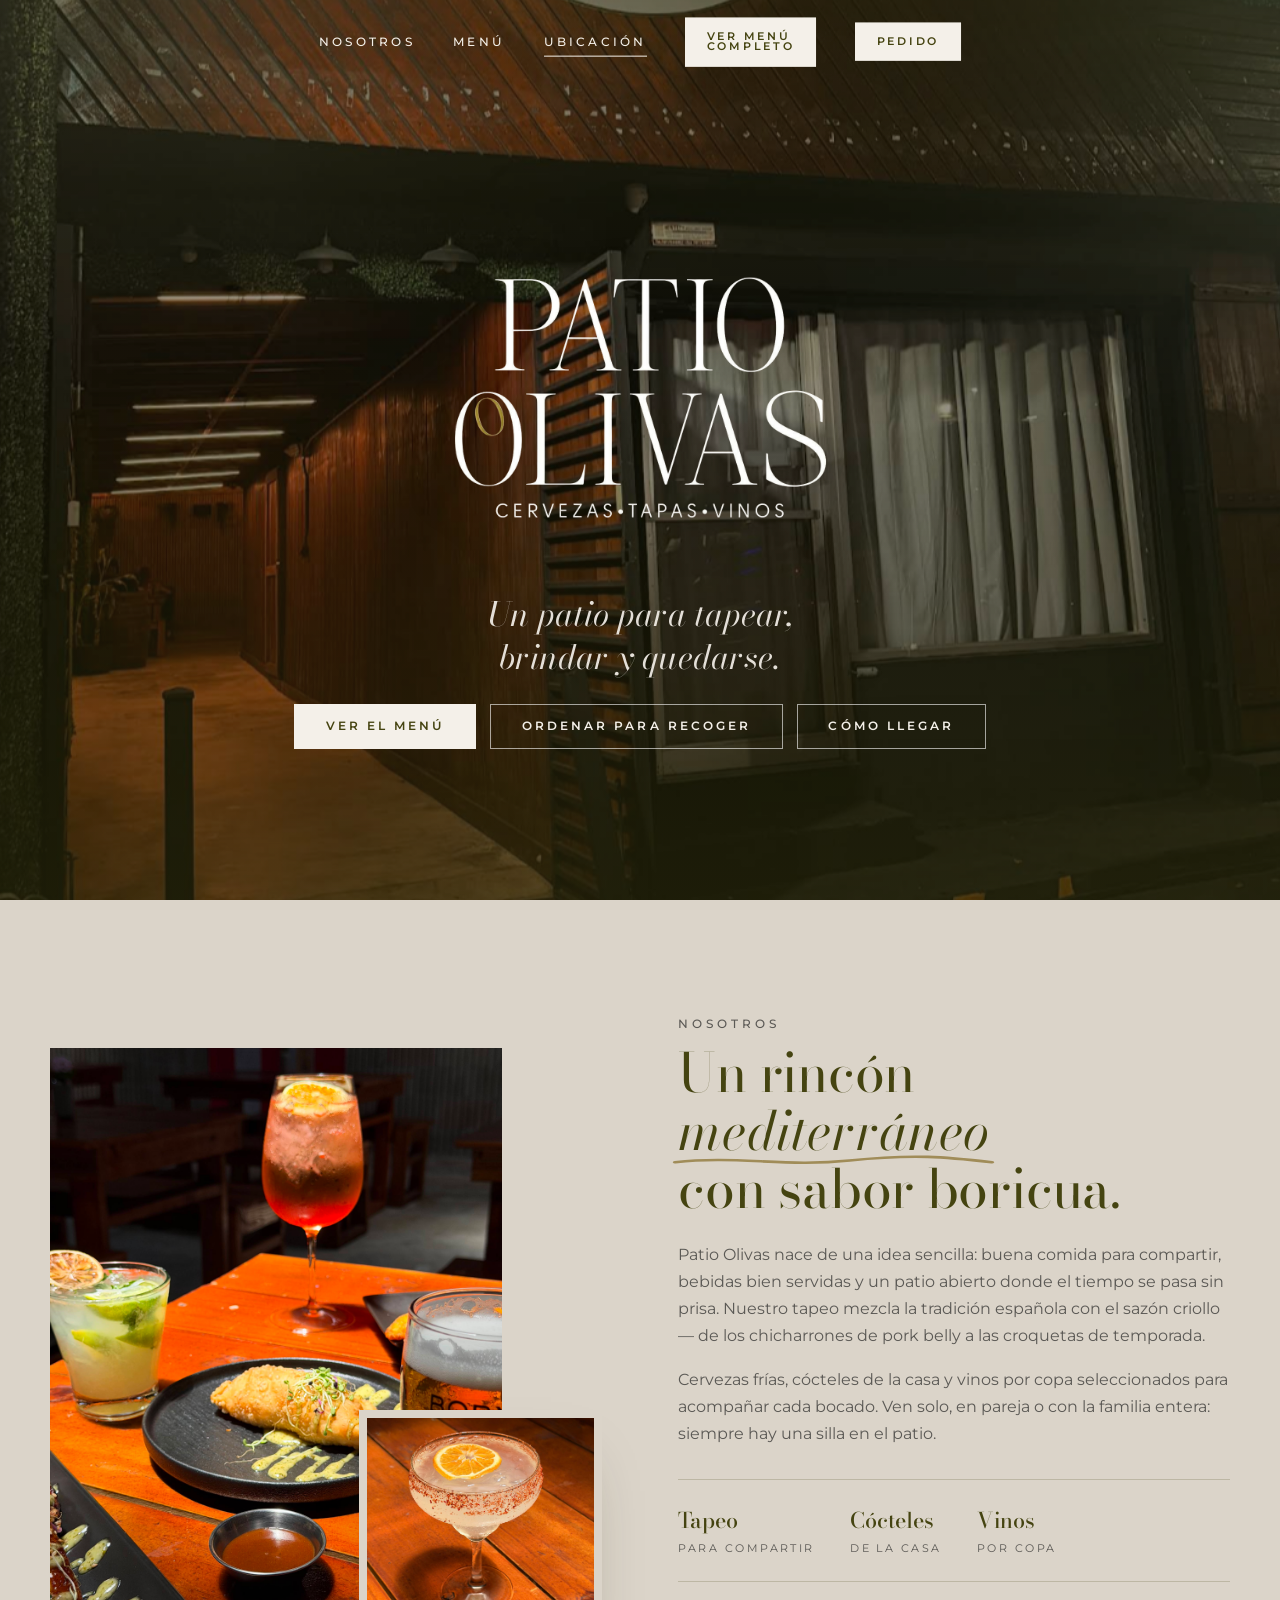
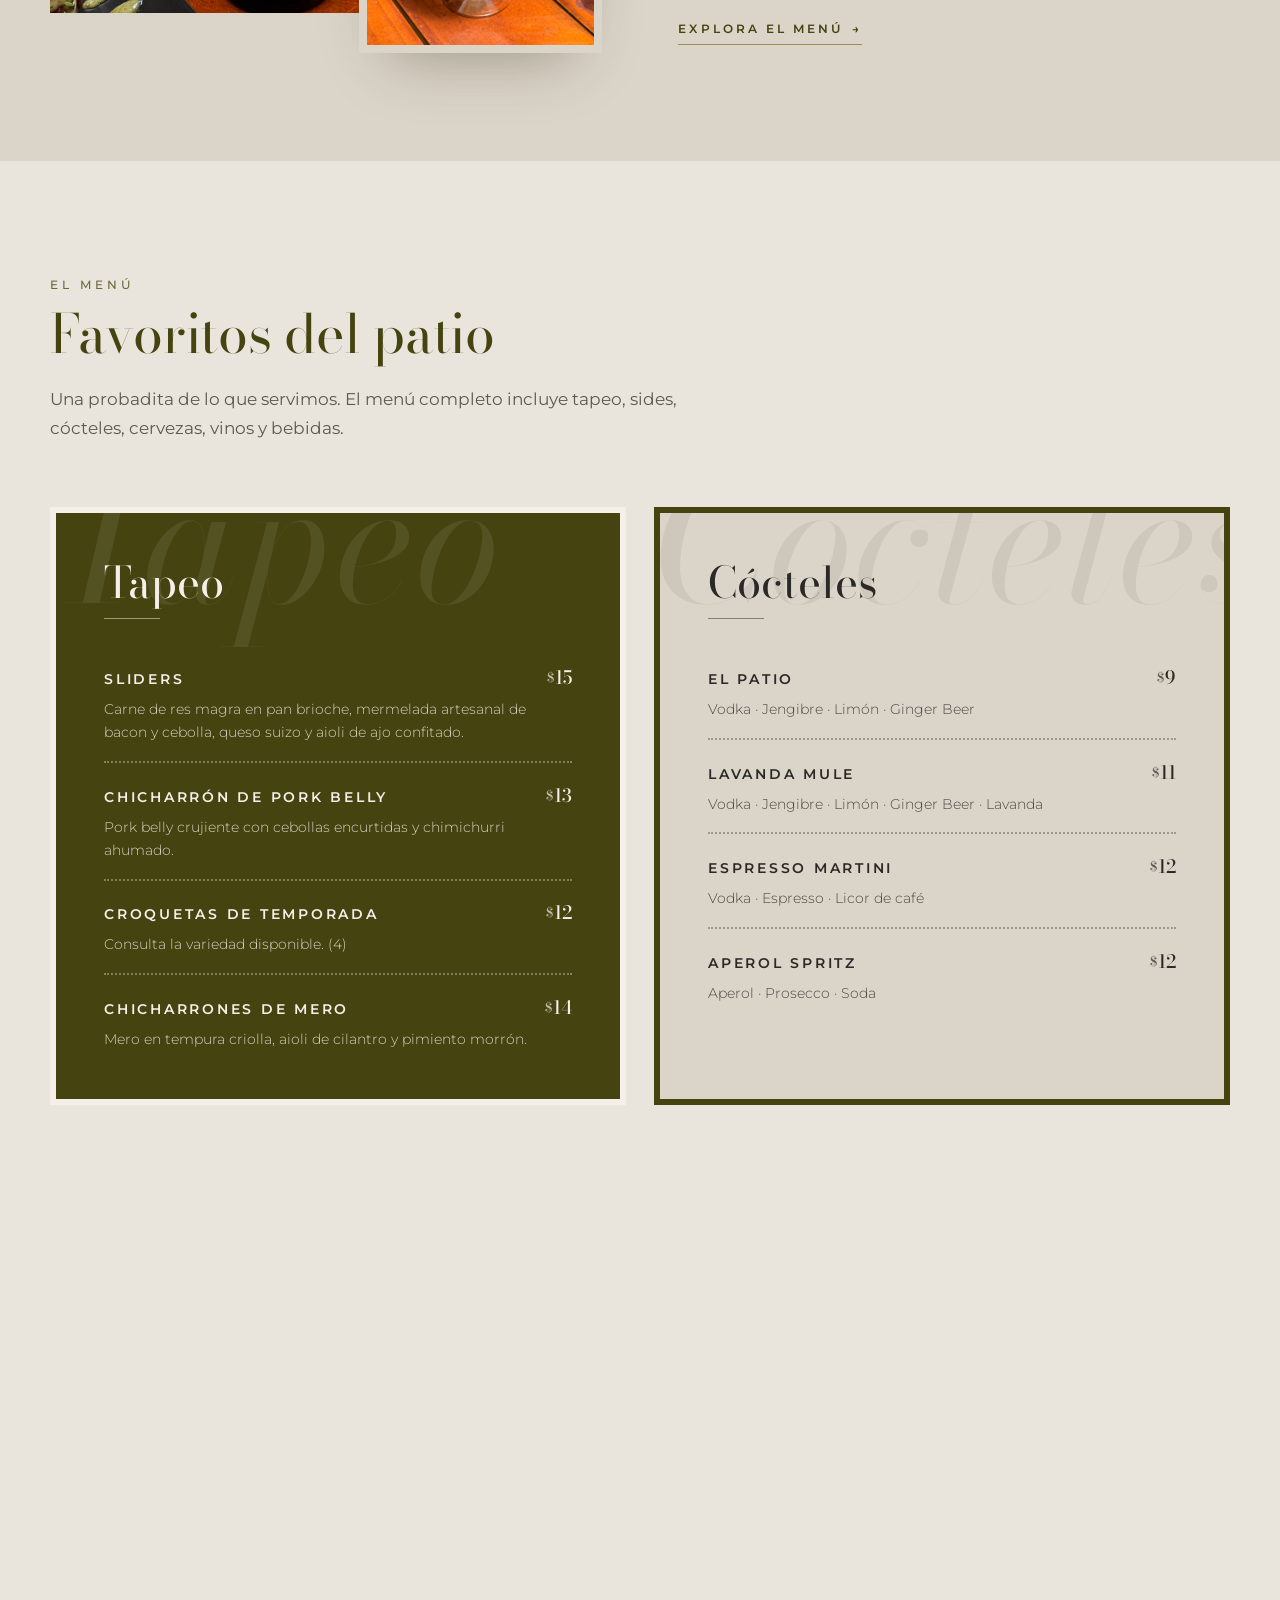
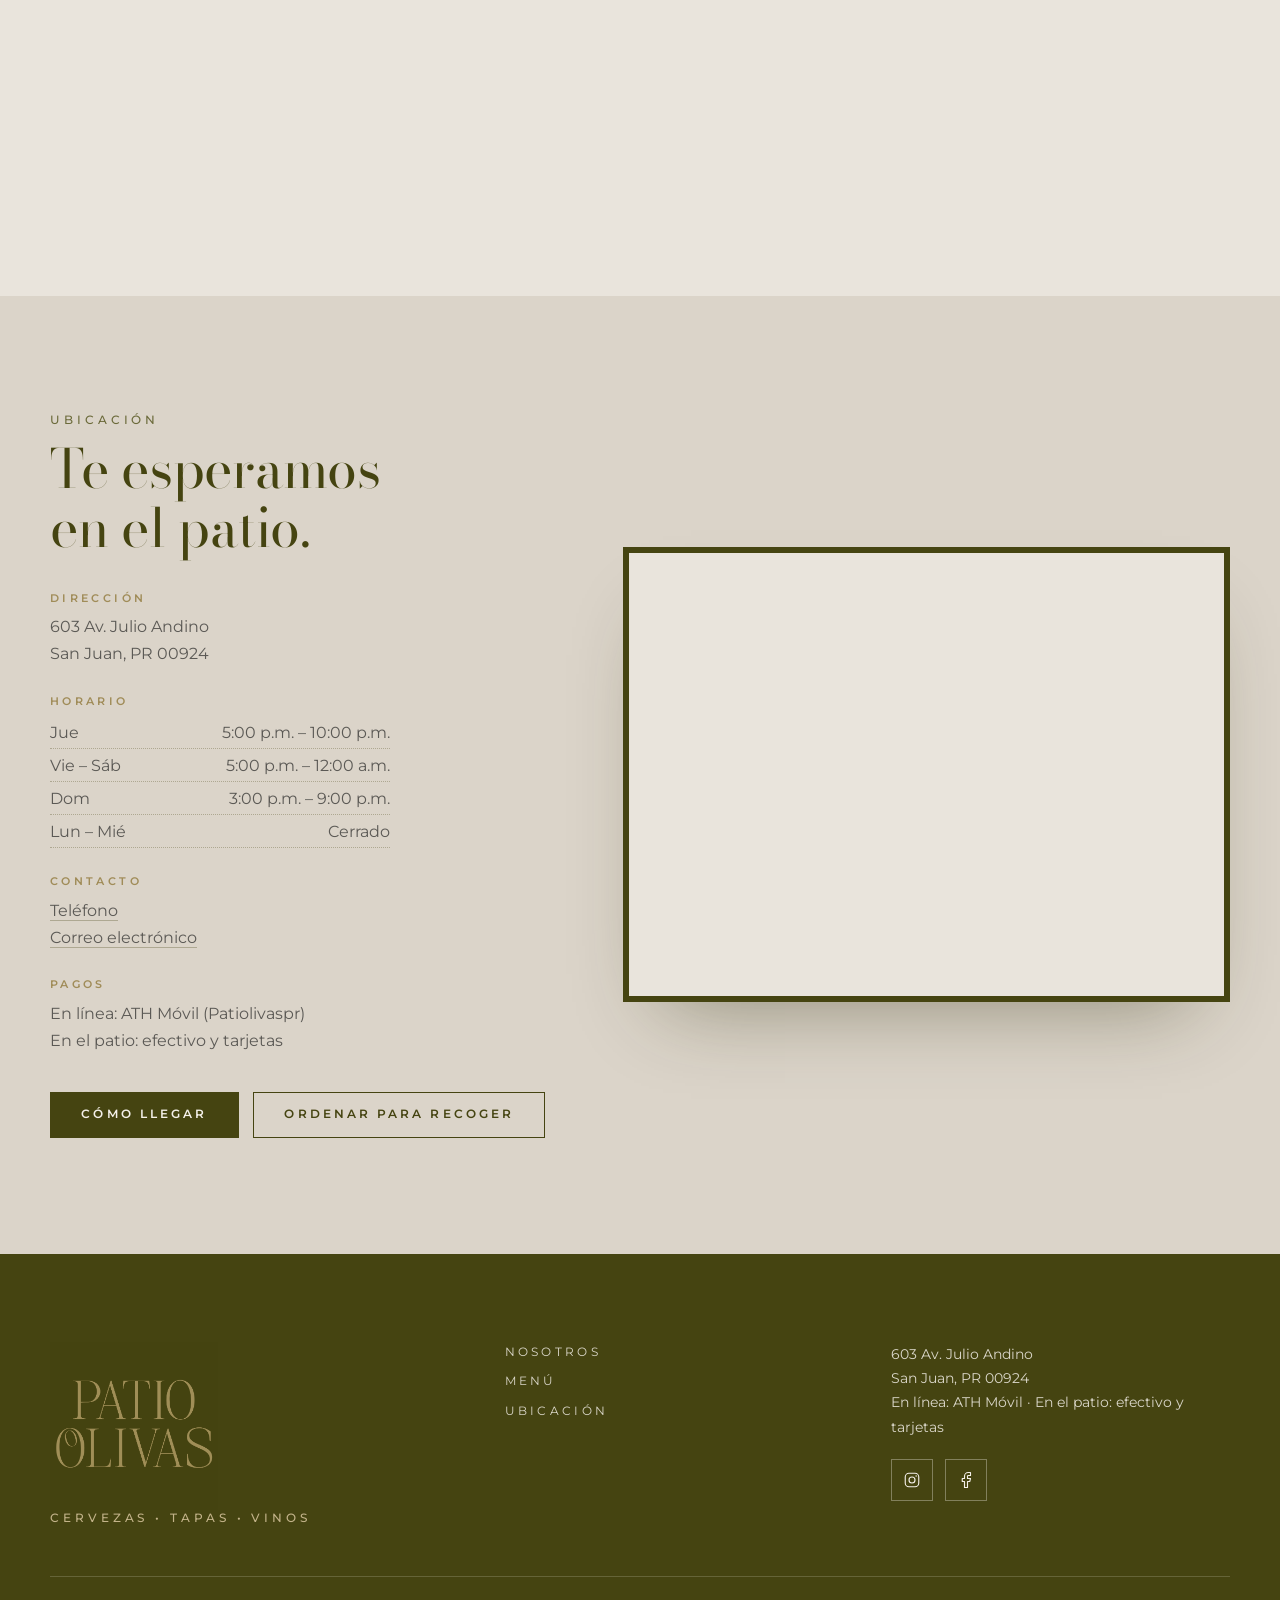
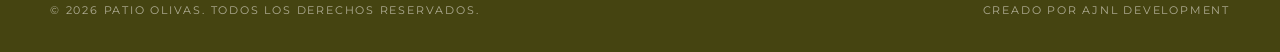
==== commit 2895e349: "added ivu to total price" ====
--- a/index.html
+++ b/index.html
@@ -13,7 +13,7 @@
   <link rel="preconnect" href="https://fonts.googleapis.com" />
   <link rel="preconnect" href="https://fonts.gstatic.com" crossorigin />
   <link href="https://fonts.googleapis.com/css2?family=Bodoni+Moda:ital,opsz,wght@0,6..96,400;0,6..96,500;0,6..96,600;1,6..96,400&family=Montserrat:wght@300;400;500;600&display=swap" rel="stylesheet" />
-  <link rel="stylesheet" href="css/styles.css?v=tip2" />
+  <link rel="stylesheet" href="css/styles.css?v=ivu1" />
 </head>
 <body>
 
@@ -289,6 +289,6 @@
 
   <script src="js/order-config.js"></script>
   <script src="js/main.js" defer></script>
-  <script src="js/order.js?v=tip2" defer></script>
+  <script src="js/order.js?v=ivu1" defer></script>
 </body>
 </html>
--- a/css/styles.css
+++ b/css/styles.css
@@ -757,6 +757,8 @@
   display: grid; place-items: center; line-height: 1;
 }
 .cart__footer { margin-top: auto; display: flex; flex-direction: column; gap: 0.85rem; padding-top: 1.2rem; }
+.cart__breakdown { display: flex; flex-direction: column; gap: 0.35rem; font-size: 0.85rem; }
+.cart__breakdown div { display: flex; justify-content: space-between; align-items: baseline; }
 .cart__total { display: flex; justify-content: space-between; align-items: baseline; font-size: 1.05rem; }
 .cart__total strong { font-family: var(--font-serif); font-size: 1.6rem; font-weight: 500; }
 .cart__pay-hint { font-size: 0.78rem; opacity: 0.7; line-height: 1.5; }
@@ -804,20 +806,6 @@
   font-size: 0.8rem; letter-spacing: 0.08em; text-transform: none; font-weight: 400;
 }
 .cart-form__honey { position: absolute; left: -9999px; }
-.cart-tip { width: 100%; }
-.cart-tip__options { display: flex; gap: 0.35rem; width: 100%; }
-.cart-tip__opt {
-  flex: 1; min-width: 0;
-  display: flex; flex-direction: column; align-items: center; justify-content: center; gap: 0.15rem;
-  min-height: 2.7rem; padding: 0.35rem 0.15rem;
-  border: 1px solid rgba(244,240,233,0.35);
-  background: transparent; color: var(--cream);
-  font-size: 0.62rem; font-weight: 600; letter-spacing: 0.04em; line-height: 1.2;
-}
-.cart-tip__opt span { font-weight: 500; letter-spacing: 0; }
-.cart-tip__opt.is-selected { background: var(--gold); color: var(--olive-deep); border-color: var(--gold); }
-.cart-tip__other { width: 100%; margin-top: 0.35rem; }
-.cart-tip__other[hidden] { display: none; }
 .cart .btn { width: 100%; }
 
 /* ==========================================================================
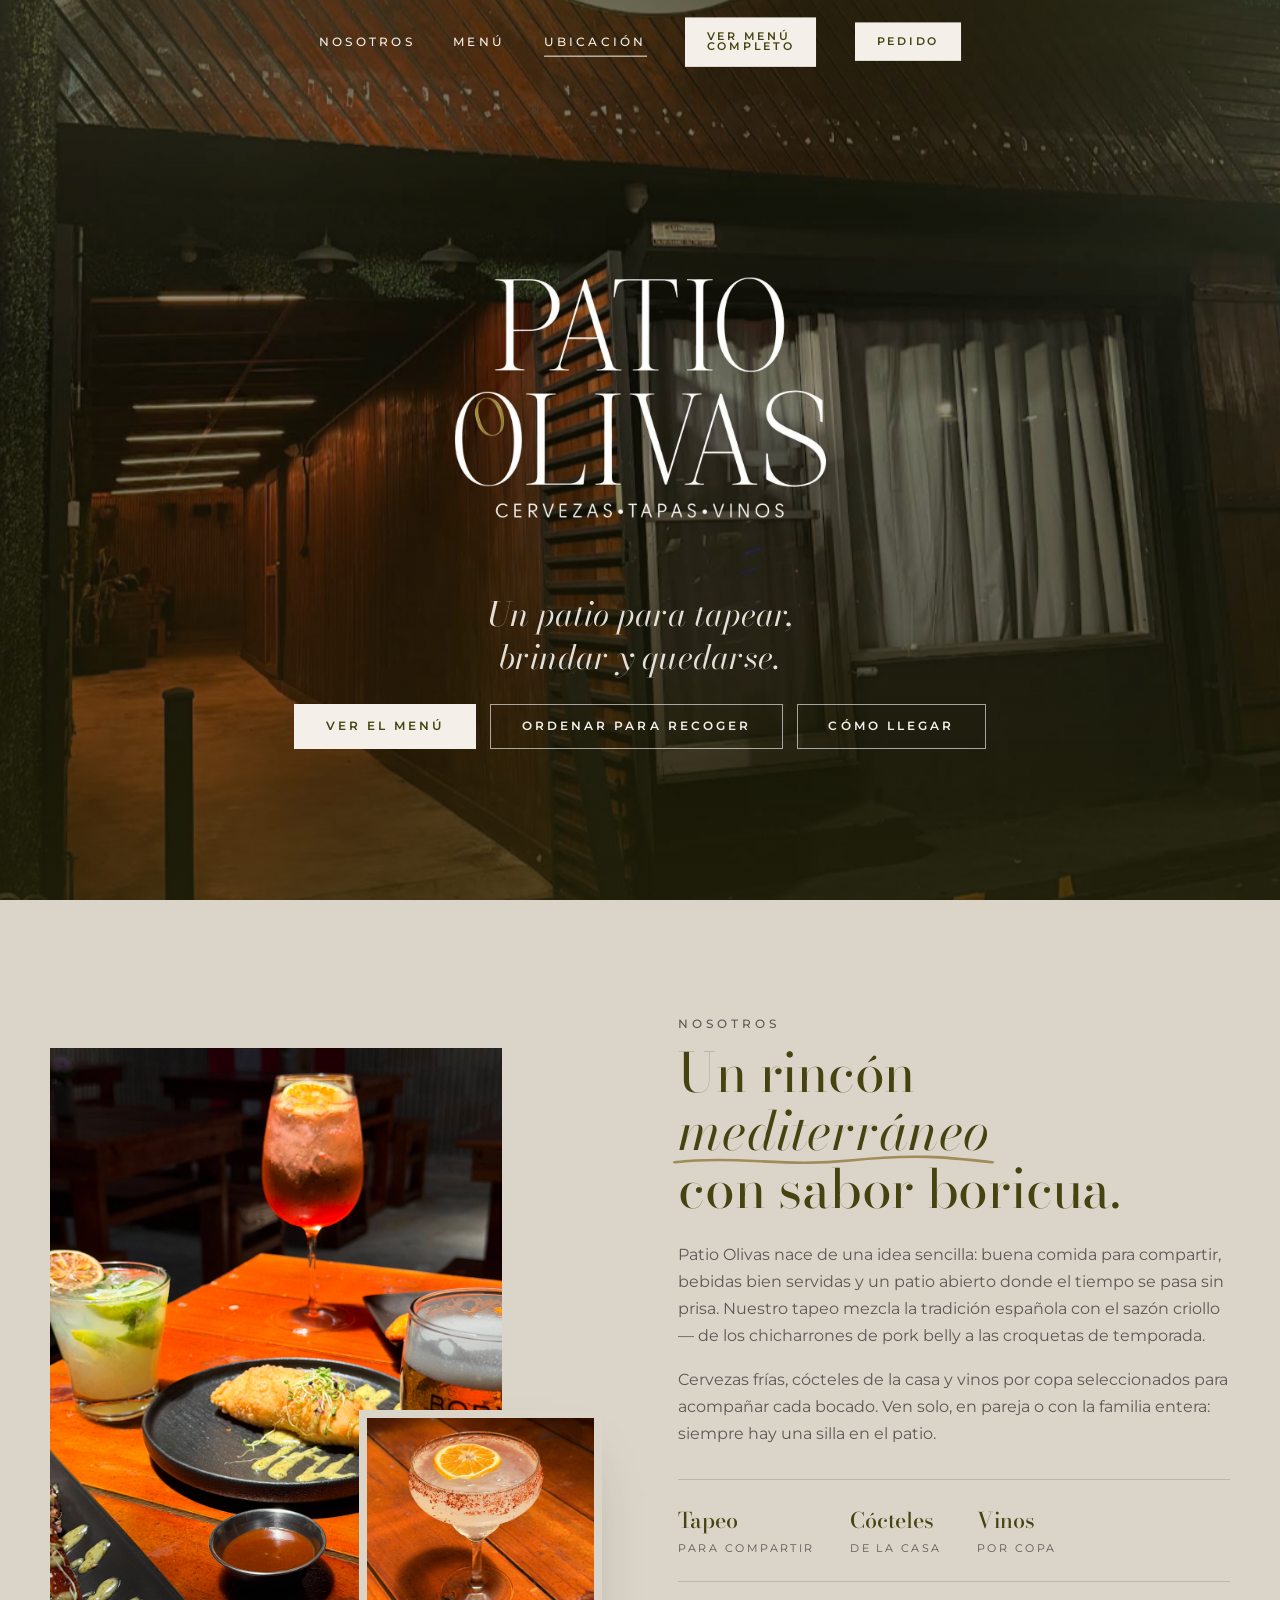
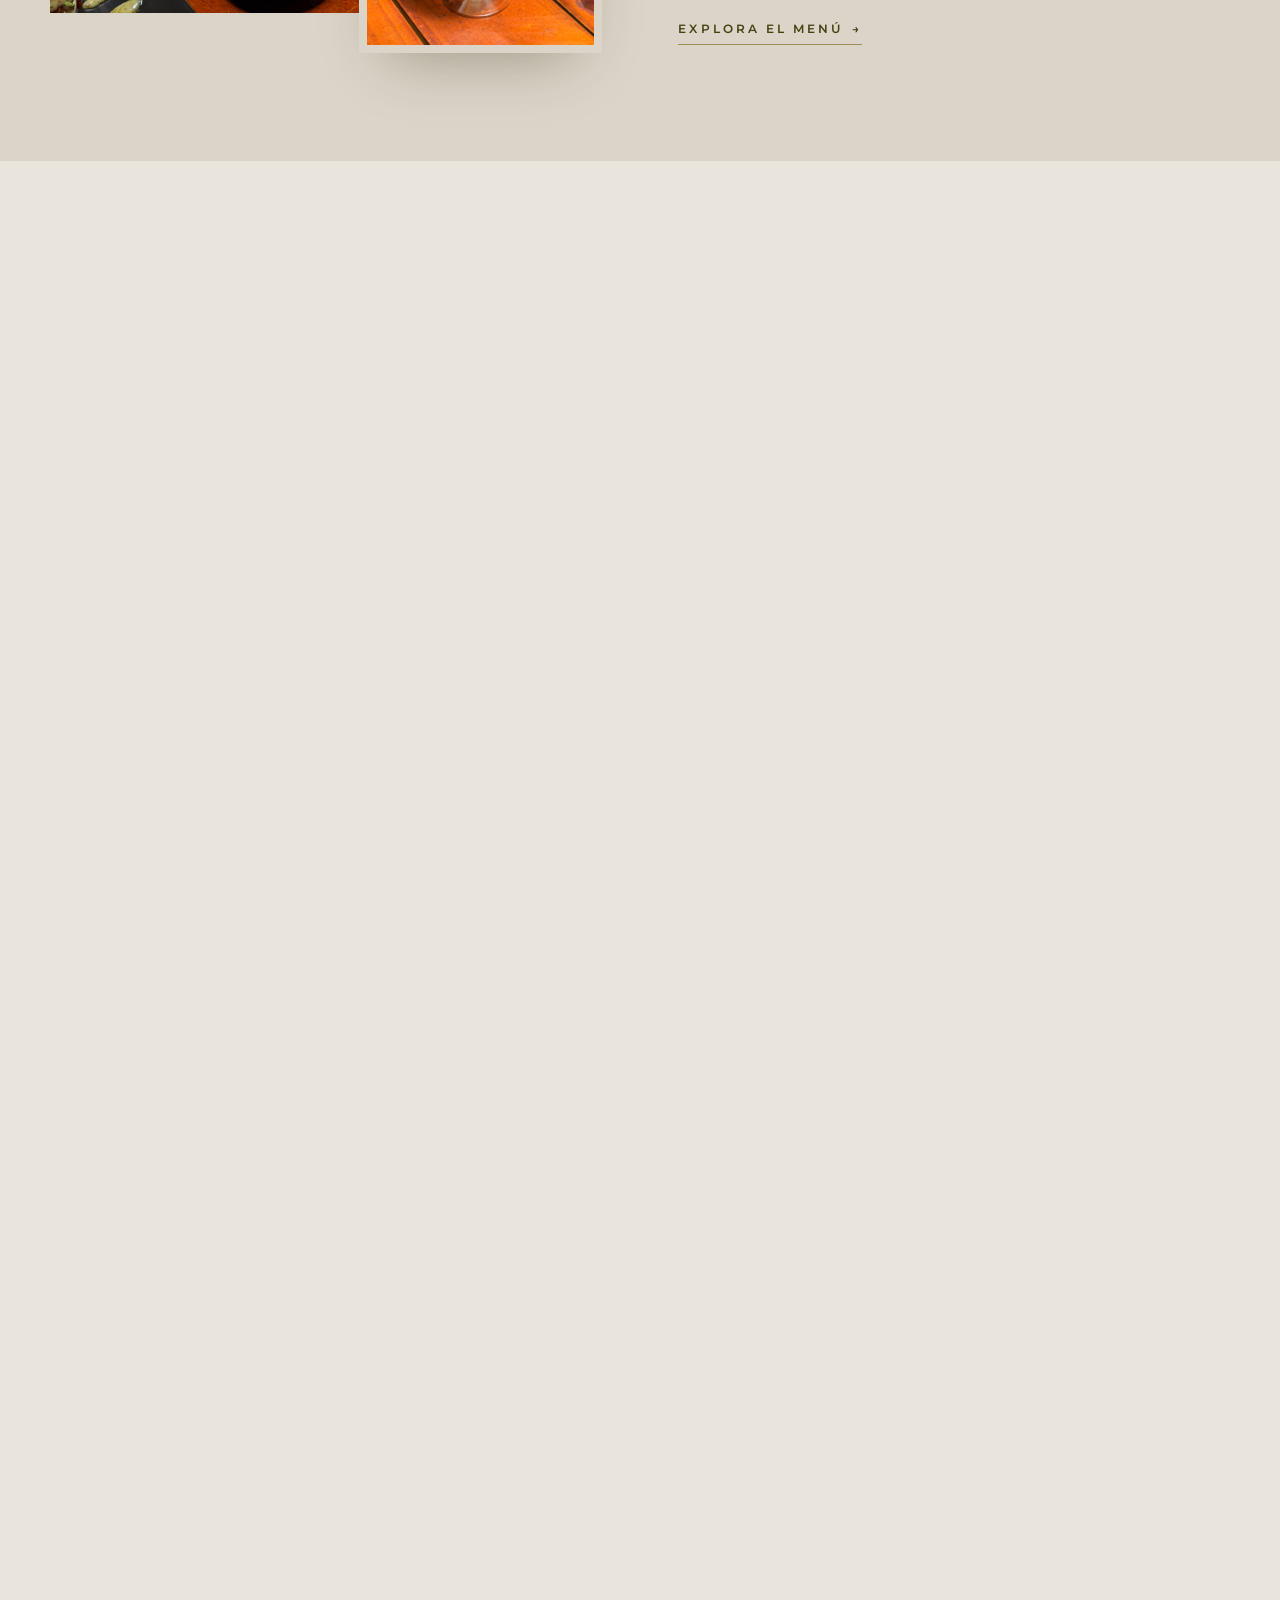
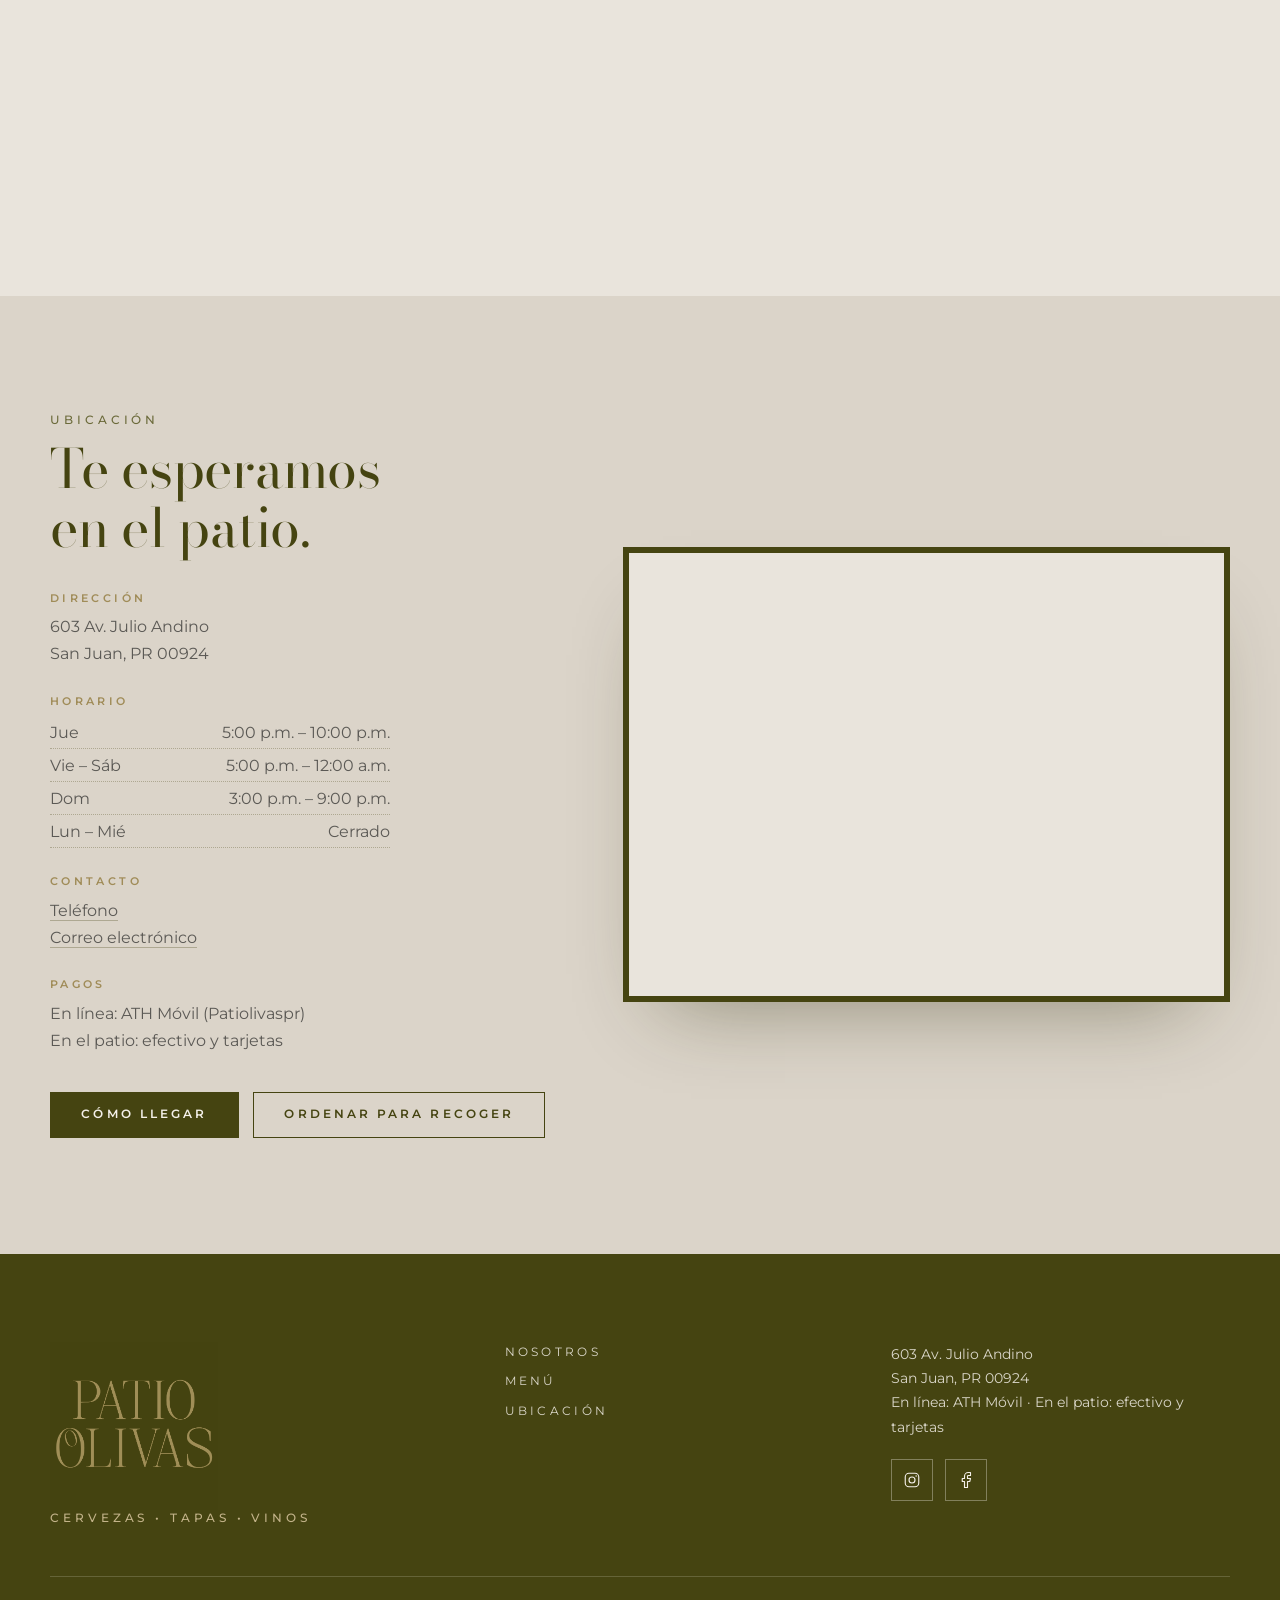
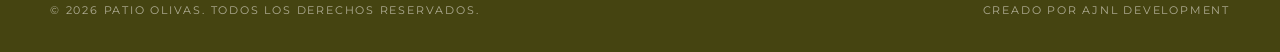
==== commit 1493038d: "added tip and IVU" ====
--- a/index.html
+++ b/index.html
@@ -13,7 +13,7 @@
   <link rel="preconnect" href="https://fonts.googleapis.com" />
   <link rel="preconnect" href="https://fonts.gstatic.com" crossorigin />
   <link href="https://fonts.googleapis.com/css2?family=Bodoni+Moda:ital,opsz,wght@0,6..96,400;0,6..96,500;0,6..96,600;1,6..96,400&family=Montserrat:wght@300;400;500;600&display=swap" rel="stylesheet" />
-  <link rel="stylesheet" href="css/styles.css?v=ivu1" />
+  <link rel="stylesheet" href="css/styles.css?v=ivu2" />
 </head>
 <body>
 
@@ -289,6 +289,6 @@
 
   <script src="js/order-config.js"></script>
   <script src="js/main.js" defer></script>
-  <script src="js/order.js?v=ivu1" defer></script>
+  <script src="js/order.js?v=ivu2" defer></script>
 </body>
 </html>
--- a/css/styles.css
+++ b/css/styles.css
@@ -806,6 +806,20 @@
   font-size: 0.8rem; letter-spacing: 0.08em; text-transform: none; font-weight: 400;
 }
 .cart-form__honey { position: absolute; left: -9999px; }
+.cart-tip { width: 100%; }
+.cart-tip__options { display: flex; gap: 0.35rem; width: 100%; }
+.cart-tip__opt {
+  flex: 1; min-width: 0;
+  display: flex; flex-direction: column; align-items: center; justify-content: center; gap: 0.15rem;
+  min-height: 2.7rem; padding: 0.35rem 0.15rem;
+  border: 1px solid rgba(244,240,233,0.35);
+  background: transparent; color: var(--cream);
+  font-size: 0.62rem; font-weight: 600; letter-spacing: 0.04em; line-height: 1.2;
+}
+.cart-tip__opt span { font-weight: 500; letter-spacing: 0; }
+.cart-tip__opt.is-selected { background: var(--gold); color: var(--olive-deep); border-color: var(--gold); }
+.cart-tip__other { width: 100%; margin-top: 0.35rem; }
+.cart-tip__other[hidden] { display: none; }
 .cart .btn { width: 100%; }
 
 /* ==========================================================================
